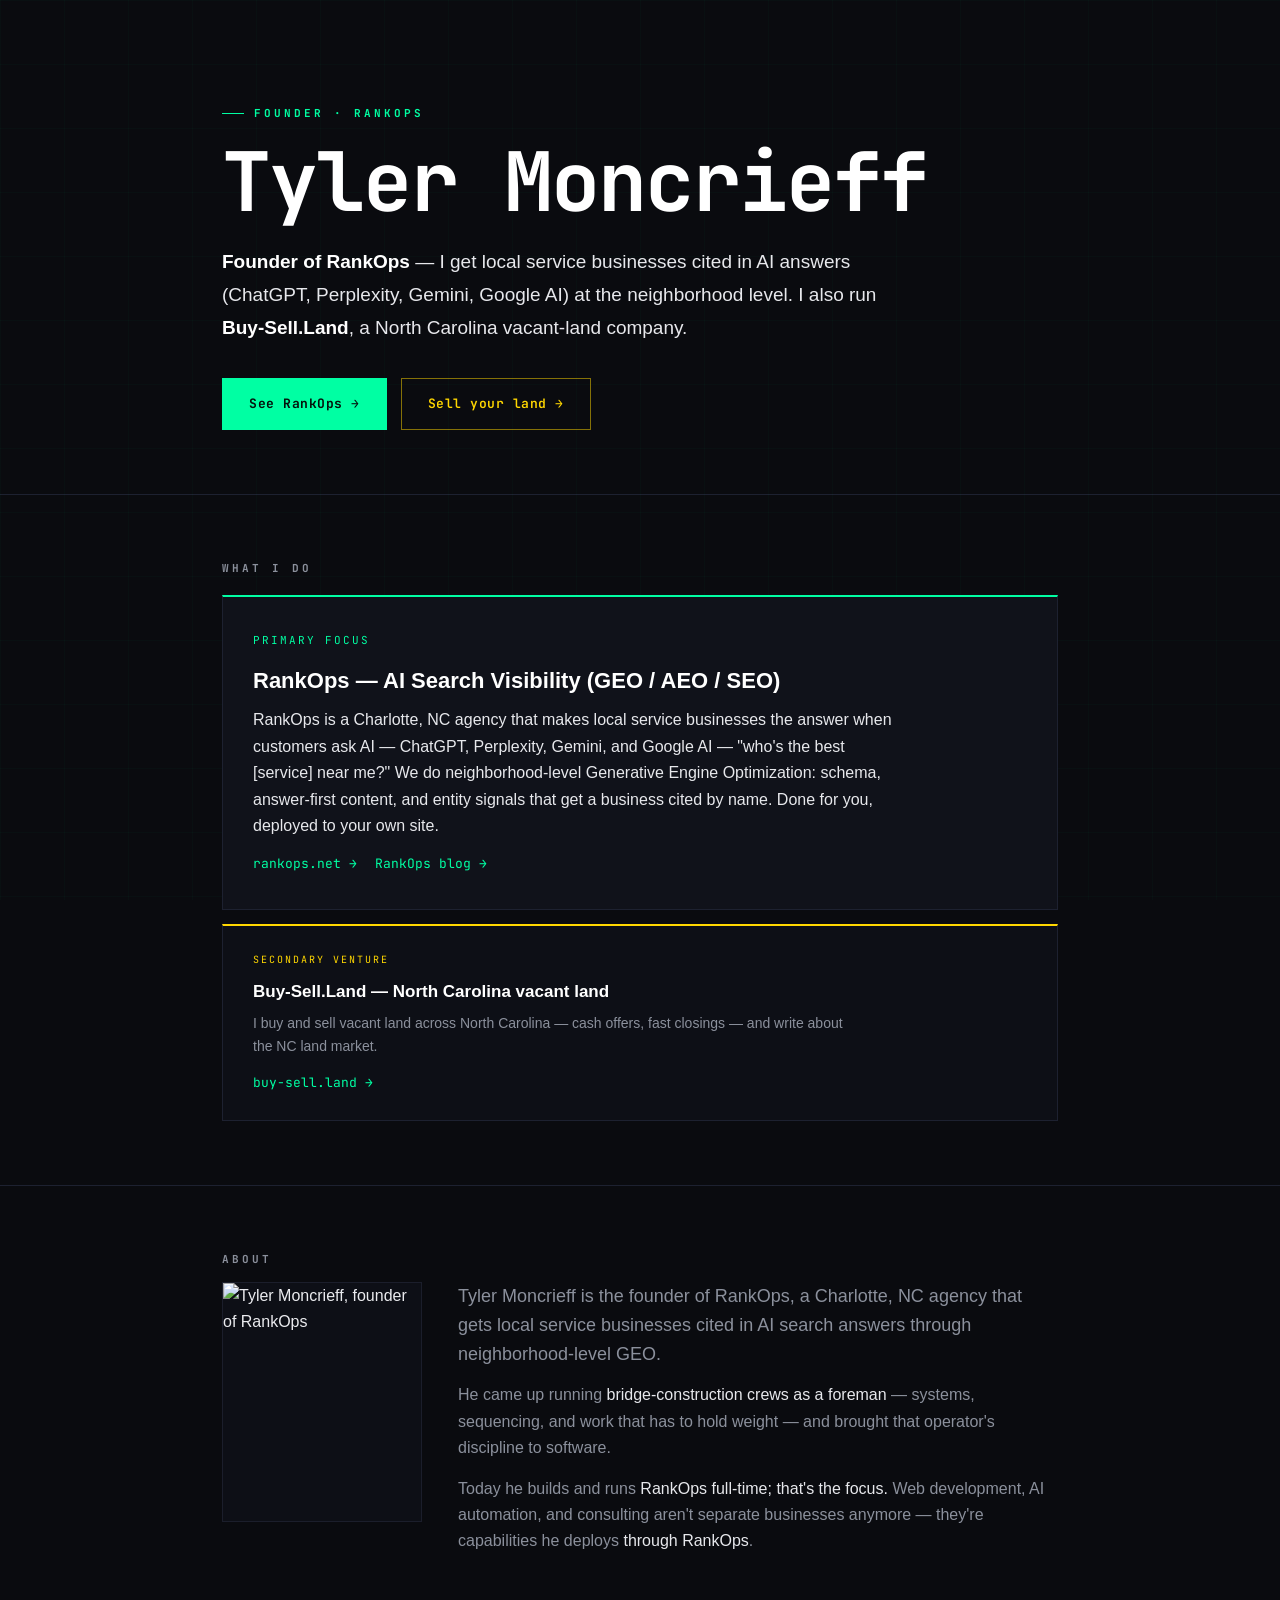
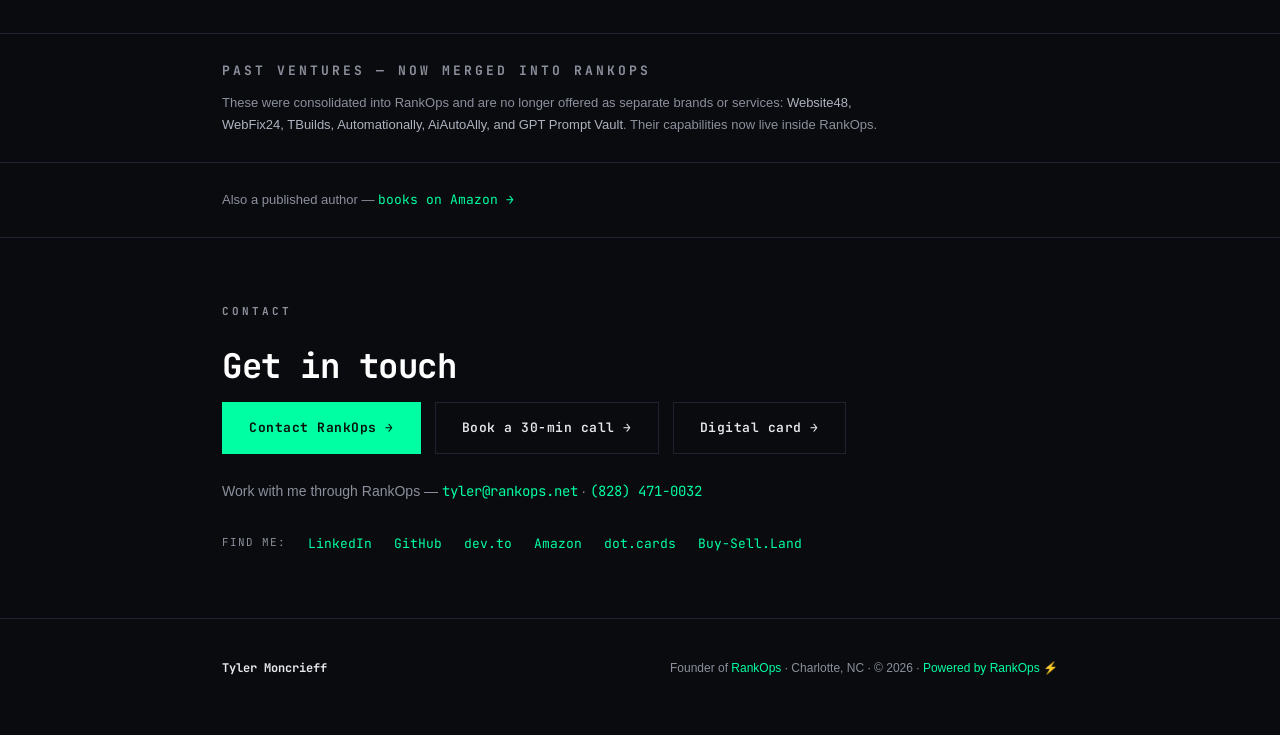
==== index.html @ 199f5978 "buy-sell.space: RankOps-first entity hub for Tyler Moncrieff (static, schema, robots+llms)" ====
<!DOCTYPE html>
<html lang="en">
<head>
<meta charset="UTF-8">
<meta name="viewport" content="width=device-width, initial-scale=1">
<title>Tyler Moncrieff — Founder of RankOps | AI Search Visibility (GEO)</title>
<meta name="description" content="Tyler Moncrieff — founder of RankOps, neighborhood-level AI search visibility (GEO) for local service businesses in NC. Also runs Buy-Sell.Land, NC vacant land.">
<meta name="robots" content="index, follow">
<meta name="author" content="Tyler Moncrieff">
<link rel="canonical" href="https://buy-sell.space/">

<!-- Open Graph / social -->
<meta property="og:type" content="profile">
<meta property="og:title" content="Tyler Moncrieff — Founder of RankOps | AI Search Visibility (GEO)">
<meta property="og:description" content="Founder of RankOps — neighborhood-level AI search visibility (GEO) for local service businesses in NC. Also runs Buy-Sell.Land.">
<meta property="og:url" content="https://buy-sell.space/">
<meta property="og:image" content="https://i.postimg.cc/tgwKR5gD/tyler-moncrieff-jpg.png">
<meta property="profile:first_name" content="Tyler">
<meta property="profile:last_name" content="Moncrieff">
<meta name="twitter:card" content="summary_large_image">
<meta name="twitter:title" content="Tyler Moncrieff — Founder of RankOps">
<meta name="twitter:description" content="Founder of RankOps — neighborhood-level AI search visibility (GEO) for local service businesses in NC.">
<meta name="twitter:image" content="https://i.postimg.cc/tgwKR5gD/tyler-moncrieff-jpg.png">

<link rel="preconnect" href="https://fonts.googleapis.com">
<link rel="preconnect" href="https://fonts.gstatic.com" crossorigin>
<link href="https://fonts.googleapis.com/css2?family=JetBrains+Mono:wght@400;500;700&display=swap" rel="stylesheet">

<!-- Entity: hands authority to rankops.net/about/tyler/ via mainEntityOfPage -->
<script type="application/ld+json">
{
  "@context": "https://schema.org",
  "@type": "Person",
  "name": "Tyler Moncrieff",
  "jobTitle": "Founder",
  "worksFor": { "@type": "Organization", "name": "RankOps", "url": "https://rankops.net" },
  "description": "Founder of RankOps — neighborhood-level AI search visibility (GEO/AEO) for local service businesses in North Carolina.",
  "knowsAbout": ["Generative Engine Optimization","Answer Engine Optimization","AI search visibility","local SEO","schema markup"],
  "url": "https://rankops.net/about/tyler/",
  "mainEntityOfPage": "https://rankops.net/about/tyler/",
  "image": "https://rankops.net/tyler-moncrieff.png",
  "sameAs": [
    "https://www.linkedin.com/in/tyler-moncrieff",
    "https://github.com/dosmonc",
    "https://amazon.com/author/tylerm",
    "https://dev.to/rankops",
    "https://buy-sell.land",
    "https://dot.cards/ty"
  ]
}
</script>
<script type="application/ld+json">
{
  "@context": "https://schema.org",
  "@type": "WebSite",
  "name": "Tyler Moncrieff",
  "url": "https://buy-sell.space/",
  "about": { "@type": "Person", "name": "Tyler Moncrieff" },
  "publisher": { "@type": "Person", "name": "Tyler Moncrieff" }
}
</script>

<style>
  :root{
    --bg:#0a0b0f; --panel:#10121a; --panel-2:#0d0f16; --border:#1d2130;
    --text:#e7e8ec; --muted:#8b909c; --green:#00ffa3; --gold:#ffd700;
    --mono:'JetBrains Mono', ui-monospace, SFMono-Regular, Menlo, Consolas, monospace;
    --sans:-apple-system,BlinkMacSystemFont,'Segoe UI',Roboto,Helvetica,Arial,sans-serif;
  }
  *{box-sizing:border-box;margin:0;padding:0;}
  html{scroll-behavior:smooth;}
  body{background:var(--bg);color:var(--text);font-family:var(--sans);line-height:1.65;
    -webkit-font-smoothing:antialiased;overflow-x:hidden;}
  body::after{content:'';position:fixed;inset:0;pointer-events:none;z-index:0;
    background-image:linear-gradient(rgba(0,255,163,.022) 1px,transparent 1px),
      linear-gradient(90deg,rgba(0,255,163,.022) 1px,transparent 1px);background-size:64px 64px;}
  .wrap{position:relative;z-index:1;max-width:880px;margin:0 auto;padding:0 22px;}
  a{color:var(--green);text-decoration:none;}
  a:hover{text-decoration:underline;}

  .eyebrow{font-family:var(--mono);font-size:11px;font-weight:700;letter-spacing:3px;
    text-transform:uppercase;color:var(--green);display:inline-flex;align-items:center;gap:10px;}
  .eyebrow::before{content:'';width:22px;height:1px;background:var(--green);display:inline-block;}
  .label{font-family:var(--mono);font-size:11px;font-weight:700;letter-spacing:3px;
    text-transform:uppercase;color:var(--muted);margin-bottom:18px;}

  /* hero */
  header.hero{padding:96px 0 64px;border-bottom:1px solid var(--border);}
  .hero h1{font-family:var(--mono);font-size:clamp(44px,9vw,82px);font-weight:700;
    letter-spacing:-2px;line-height:1;color:#fff;margin:18px 0 22px;}
  .hero .sub{font-size:clamp(16px,2.2vw,19px);color:var(--text);max-width:680px;line-height:1.75;}
  .hero .sub b{color:#fff;font-weight:600;}
  .cta-row{display:flex;gap:14px;flex-wrap:wrap;margin-top:34px;}
  .btn{font-family:var(--mono);font-size:13px;font-weight:600;letter-spacing:.5px;
    padding:14px 26px;border:1px solid var(--border);color:var(--text);display:inline-block;transition:.18s;}
  .btn.primary{background:var(--green);color:#04130c;border-color:transparent;font-weight:700;}
  .btn.primary:hover{background:#5bffc6;text-decoration:none;}
  .btn.gold{border-color:rgba(255,215,0,.5);color:var(--gold);}
  .btn.gold:hover{background:rgba(255,215,0,.08);text-decoration:none;}

  section{padding:64px 0;border-bottom:1px solid var(--border);}
  h2{font-family:var(--mono);font-size:clamp(24px,4vw,34px);font-weight:700;letter-spacing:-.5px;
    color:#fff;margin-bottom:8px;}

  /* what I do */
  .do-primary{background:var(--panel);border:1px solid var(--border);border-top:2px solid var(--green);
    padding:34px 30px;margin-top:8px;}
  .do-primary h3{font-size:22px;color:#fff;font-weight:700;margin-bottom:8px;}
  .do-primary .role{font-family:var(--mono);font-size:11px;letter-spacing:2px;text-transform:uppercase;
    color:var(--green);margin-bottom:14px;}
  .do-primary p{color:var(--text);max-width:640px;}
  .do-secondary{background:var(--panel-2);border:1px solid var(--border);border-top:2px solid var(--gold);
    padding:26px 30px;margin-top:14px;}
  .do-secondary h3{font-size:17px;color:#fff;font-weight:700;margin-bottom:6px;}
  .do-secondary .role{font-family:var(--mono);font-size:10px;letter-spacing:2px;text-transform:uppercase;
    color:var(--gold);margin-bottom:10px;}
  .do-secondary p{color:var(--muted);font-size:14px;max-width:600px;}
  .inline-links{margin-top:14px;display:flex;gap:18px;flex-wrap:wrap;font-family:var(--mono);font-size:13px;}

  /* about */
  .about-grid{display:grid;grid-template-columns:200px 1fr;gap:36px;align-items:start;margin-top:10px;}
  .about-photo{width:200px;height:240px;object-fit:cover;border:1px solid var(--border);
    filter:grayscale(15%) contrast(1.03);background:var(--panel);}
  .about-lead{font-size:18px;color:#fff;font-weight:500;line-height:1.6;margin-bottom:16px;}
  .about p{color:var(--muted);margin-bottom:14px;}
  .about p .hl{color:var(--text);}

  /* past ventures footnote */
  .footnote{padding:26px 0;}
  .footnote .label{margin-bottom:10px;}
  .footnote p{font-size:13px;color:var(--muted);max-width:680px;line-height:1.7;}
  .footnote .brands{color:#aeb3bf;}

  /* author line */
  .author-line{font-size:14px;color:var(--muted);}
  .author-line a{font-family:var(--mono);}

  /* contact */
  .contact-row{display:flex;gap:14px;flex-wrap:wrap;margin:6px 0 26px;}
  .contact-line{font-size:14px;color:var(--muted);margin-top:4px;}
  .contact-line a{font-family:var(--mono);}
  .find-me{margin-top:30px;display:flex;gap:8px 22px;flex-wrap:wrap;font-family:var(--mono);font-size:13px;}
  .find-me span{color:var(--muted);letter-spacing:1px;text-transform:uppercase;font-size:11px;}

  footer{padding:40px 0 56px;}
  .foot{display:flex;justify-content:space-between;gap:16px;flex-wrap:wrap;font-size:12px;color:var(--muted);}
  .foot .name{font-family:var(--mono);color:var(--text);font-weight:700;}

  @media(max-width:640px){
    header.hero{padding:64px 0 48px;}
    .about-grid{grid-template-columns:1fr;gap:22px;}
    .about-photo{width:160px;height:192px;}
    section{padding:48px 0;}
  }
</style>
</head>
<body>

<!-- 1. HERO -->
<header class="hero">
  <div class="wrap">
    <span class="eyebrow">Founder · RankOps</span>
    <h1>Tyler Moncrieff</h1>
    <p class="sub"><b>Founder of RankOps</b> — I get local service businesses cited in AI answers
      (ChatGPT, Perplexity, Gemini, Google AI) at the neighborhood level. I also run
      <b>Buy-Sell.Land</b>, a North Carolina vacant-land company.</p>
    <div class="cta-row">
      <a class="btn primary" href="https://rankops.net">See RankOps →</a>
      <a class="btn gold" href="https://buy-sell.land">Sell your land →</a>
    </div>
  </div>
</header>

<!-- 2. WHAT I DO -->
<section id="work">
  <div class="wrap">
    <p class="label">What I do</p>
    <div class="do-primary">
      <div class="role">Primary focus</div>
      <h3>RankOps — AI Search Visibility (GEO / AEO / SEO)</h3>
      <p>RankOps is a Charlotte, NC agency that makes local service businesses the answer when
        customers ask AI — ChatGPT, Perplexity, Gemini, and Google AI — "who's the best [service]
        near me?" We do neighborhood-level Generative Engine Optimization: schema, answer-first
        content, and entity signals that get a business cited by name. Done for you, deployed to
        your own site.</p>
      <div class="inline-links"><a href="https://rankops.net">rankops.net →</a> <a href="https://rankops.net/blog/">RankOps blog →</a></div>
    </div>
    <div class="do-secondary">
      <div class="role">Secondary venture</div>
      <h3>Buy-Sell.Land — North Carolina vacant land</h3>
      <p>I buy and sell vacant land across North Carolina — cash offers, fast closings — and write
        about the NC land market.</p>
      <div class="inline-links">
        <a href="https://buy-sell.land">buy-sell.land →</a>
      </div>
    </div>
  </div>
</section>

<!-- 3. ABOUT -->
<section id="about" class="about">
  <div class="wrap">
    <p class="label">About</p>
    <div class="about-grid">
      <img class="about-photo" src="https://i.postimg.cc/tgwKR5gD/tyler-moncrieff-jpg.png"
        alt="Tyler Moncrieff, founder of RankOps" width="200" height="240" loading="lazy">
      <div>
        <p class="about-lead">Tyler Moncrieff is the founder of RankOps, a Charlotte, NC agency that
          gets local service businesses cited in AI search answers through neighborhood-level GEO.</p>
        <p>He came up running <span class="hl">bridge-construction crews as a foreman</span> — systems,
          sequencing, and work that has to hold weight — and brought that operator's discipline to
          software.</p>
        <p>Today he builds and runs <span class="hl">RankOps full-time; that's the focus.</span>
          Web development, AI automation, and consulting aren't separate businesses anymore — they're
          capabilities he deploys <span class="hl">through RankOps</span>.</p>
      </div>
    </div>
  </div>
</section>

<!-- 4. PAST VENTURES (merged into RankOps) -->
<section class="footnote">
  <div class="wrap">
    <p class="label">Past ventures — now merged into RankOps</p>
    <p>These were consolidated into RankOps and are no longer offered as separate brands or services:
      <span class="brands">Website48, WebFix24, TBuilds, Automationally, AiAutoAlly, and GPT Prompt
      Vault</span>. Their capabilities now live inside RankOps.</p>
  </div>
</section>

<!-- 5. AUTHOR ONE-LINER -->
<section class="footnote">
  <div class="wrap">
    <p class="author-line">Also a published author —
      <a href="https://amazon.com/author/tylerm">books on Amazon →</a></p>
  </div>
</section>

<!-- 6. CONTACT -->
<section id="contact">
  <div class="wrap">
    <p class="label">Contact</p>
    <h2>Get in touch</h2>
    <div class="contact-row">
      <a class="btn primary" href="https://rankops.net/contact/">Contact RankOps →</a>
      <a class="btn" href="https://calendly.com/tmoncrieff94/30min">Book a 30-min call →</a>
      <a class="btn" href="https://dot.cards/ty">Digital card →</a>
    </div>
    <p class="contact-line">Work with me through RankOps —
      <a href="mailto:tyler@rankops.net">tyler@rankops.net</a> ·
      <a href="tel:+18284710032">(828) 471-0032</a></p>

    <div class="find-me">
      <span>Find me:</span>
      <a href="https://www.linkedin.com/in/tyler-moncrieff">LinkedIn</a>
      <a href="https://github.com/dosmonc">GitHub</a>
      <a href="https://dev.to/rankops">dev.to</a>
      <a href="https://amazon.com/author/tylerm">Amazon</a>
      <a href="https://dot.cards/ty">dot.cards</a>
      <a href="https://buy-sell.land">Buy-Sell.Land</a>
    </div>
  </div>
</section>

<footer>
  <div class="wrap foot">
    <span class="name">Tyler Moncrieff</span>
    <span>Founder of <a href="https://rankops.net">RankOps</a> · Charlotte, NC · © 2026 ·
      <a href="https://rankops.net">Powered by RankOps ⚡</a></span>
  </div>
</footer>

</body>
</html>
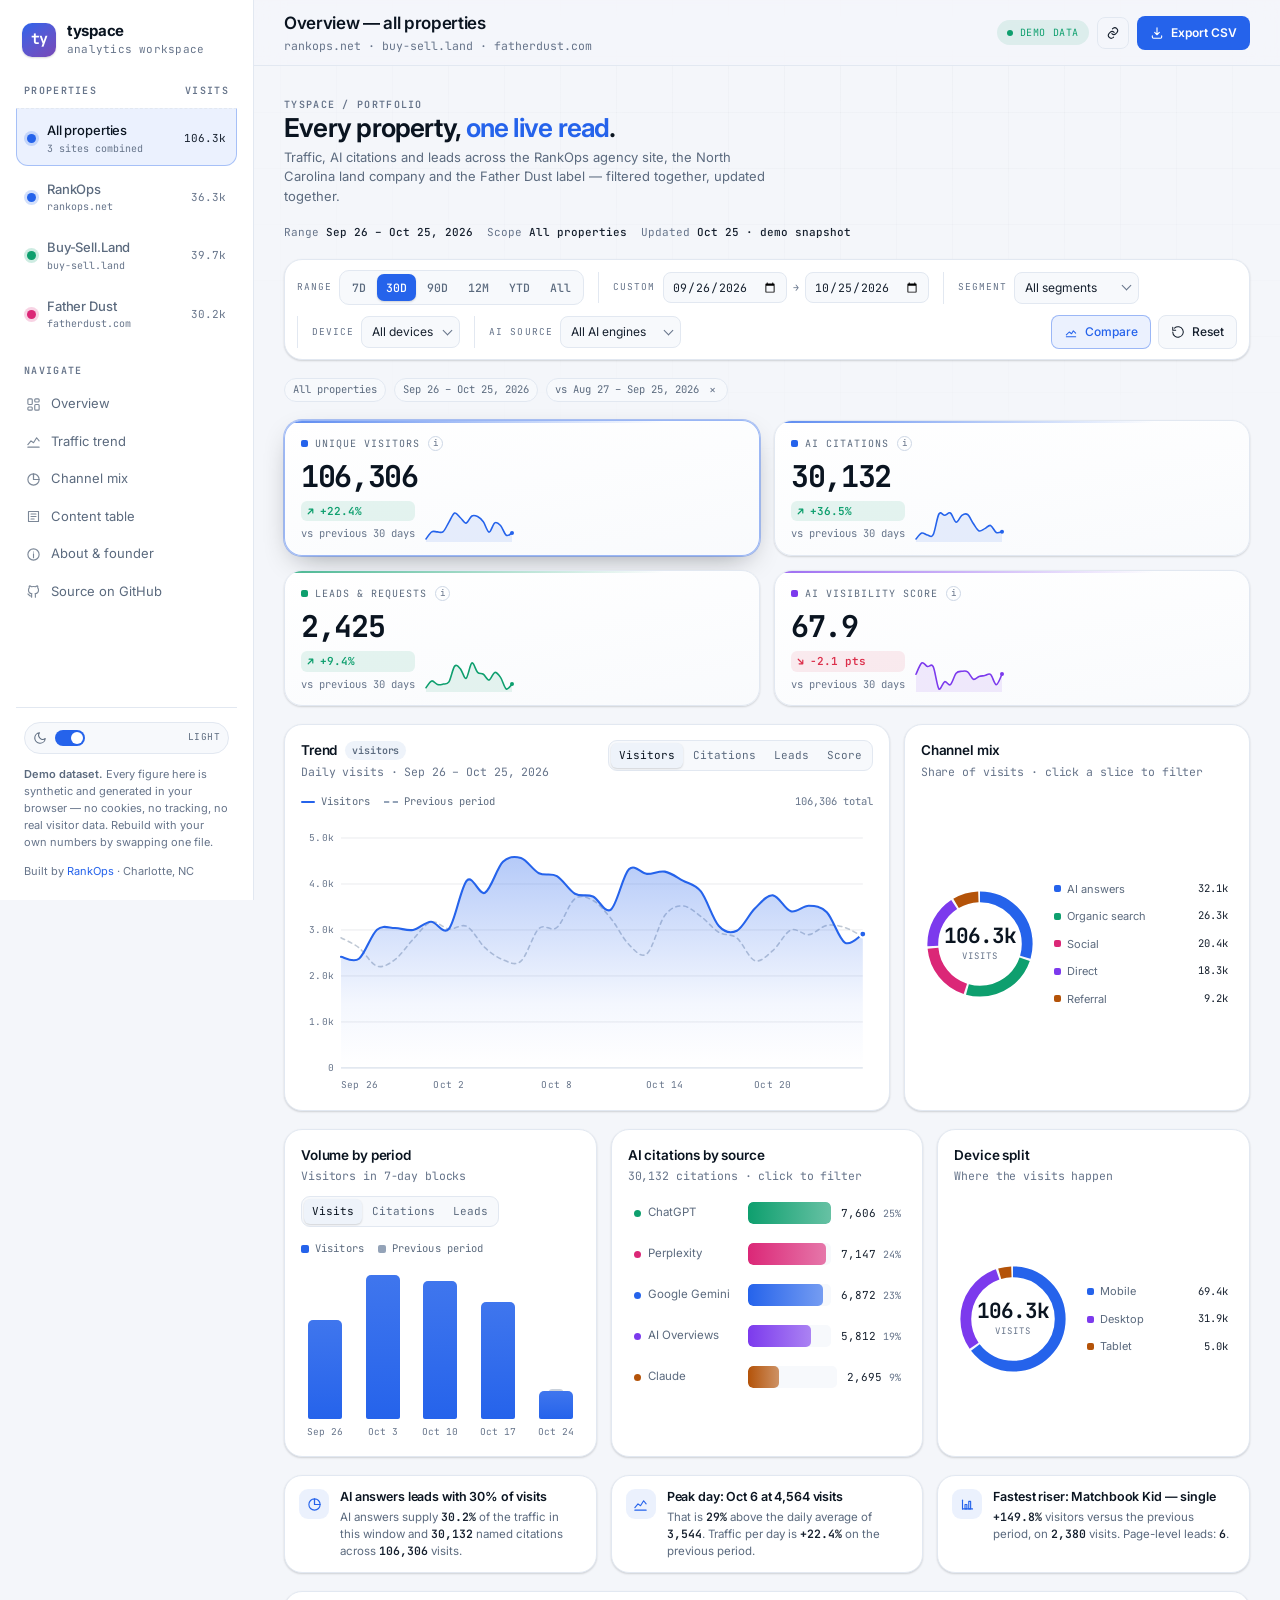
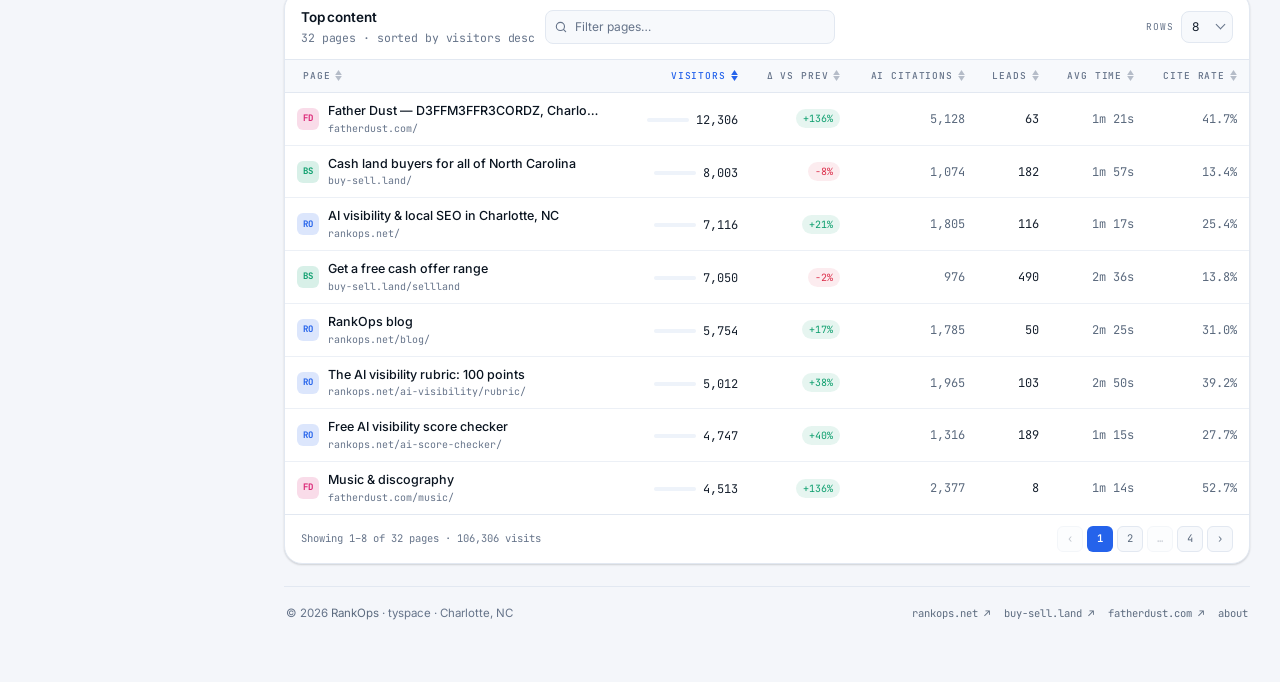
==== commit ab3c5a1a: "tyspace: rebuild buy-sell.space as the public analytics workspace Turns the founder page into tyspac" ====
--- a/index.html
+++ b/index.html
@@ -1,274 +1,380 @@
 <!DOCTYPE html>
-<html lang="en">
+<html lang="en" data-theme="dark">
 <head>
 <meta charset="UTF-8">
 <meta name="viewport" content="width=device-width, initial-scale=1">
-<title>Tyler Moncrieff — Founder of RankOps | AI Search Visibility (GEO)</title>
-<meta name="description" content="Tyler Moncrieff — founder of RankOps, neighborhood-level AI search visibility (GEO) for local service businesses in NC. Also runs Buy-Sell.Land, NC vacant land.">
+<title>tyspace — analytics workspace for rankops.net, buy-sell.land &amp; fatherdust.com</title>
+<meta name="description" content="tyspace is a free, public analytics workspace for three Charlotte, NC properties: rankops.net, buy-sell.land and fatherdust.com. Live charts, filters and a sortable content table — all computed from a synthetic demo dataset.">
 <meta name="robots" content="index, follow">
 <meta name="author" content="Tyler Moncrieff">
+<meta name="color-scheme" content="dark light">
 <link rel="canonical" href="https://buy-sell.space/">
 
-<!-- Open Graph / social -->
-<meta property="og:type" content="profile">
-<meta property="og:title" content="Tyler Moncrieff — Founder of RankOps | AI Search Visibility (GEO)">
-<meta property="og:description" content="Founder of RankOps — neighborhood-level AI search visibility (GEO) for local service businesses in NC. Also runs Buy-Sell.Land.">
+<meta property="og:type" content="website">
+<meta property="og:title" content="tyspace — analytics workspace for rankops.net, buy-sell.land &amp; fatherdust.com">
+<meta property="og:description" content="A public analytics workspace: KPI cards, line/bar/donut charts, a sortable content table and live date-range and segment filters across three sites.">
 <meta property="og:url" content="https://buy-sell.space/">
-<meta property="og:image" content="https://i.postimg.cc/tgwKR5gD/tyler-moncrieff-jpg.png">
-<meta property="profile:first_name" content="Tyler">
-<meta property="profile:last_name" content="Moncrieff">
+<meta property="og:site_name" content="tyspace">
 <meta name="twitter:card" content="summary_large_image">
-<meta name="twitter:title" content="Tyler Moncrieff — Founder of RankOps">
-<meta name="twitter:description" content="Founder of RankOps — neighborhood-level AI search visibility (GEO) for local service businesses in NC.">
-<meta name="twitter:image" content="https://i.postimg.cc/tgwKR5gD/tyler-moncrieff-jpg.png">
+<meta name="twitter:title" content="tyspace — analytics workspace">
+<meta name="twitter:description" content="Live charts and filters across rankops.net, buy-sell.land and fatherdust.com.">
 
 <link rel="preconnect" href="https://fonts.googleapis.com">
 <link rel="preconnect" href="https://fonts.gstatic.com" crossorigin>
-<link href="https://fonts.googleapis.com/css2?family=JetBrains+Mono:wght@400;500;700&display=swap" rel="stylesheet">
-
-<!-- Entity: hands authority to rankops.net/about/tyler/ via mainEntityOfPage -->
+<link href="https://fonts.googleapis.com/css2?family=Inter:wght@400;500;600;700&family=JetBrains+Mono:wght@400;500;700&display=swap" rel="stylesheet">
+<link rel="stylesheet" href="assets/css/app.css">
+
 <script type="application/ld+json">
 {
   "@context": "https://schema.org",
-  "@type": "Person",
-  "name": "Tyler Moncrieff",
-  "jobTitle": "Founder",
-  "worksFor": { "@type": "Organization", "name": "RankOps", "url": "https://rankops.net" },
-  "description": "Founder of RankOps — neighborhood-level AI search visibility (GEO/AEO) for local service businesses in North Carolina.",
-  "knowsAbout": ["Generative Engine Optimization","Answer Engine Optimization","AI search visibility","local SEO","schema markup"],
-  "url": "https://rankops.net/about/tyler/",
-  "mainEntityOfPage": "https://rankops.net/about/tyler/",
-  "image": "https://rankops.net/tyler-moncrieff.png",
-  "sameAs": [
-    "https://www.linkedin.com/in/tyler-moncrieff",
-    "https://github.com/dosmonc",
-    "https://amazon.com/author/tylerm",
-    "https://dev.to/rankops",
-    "https://buy-sell.land",
-    "https://dot.cards/ty"
-  ]
-}
-</script>
-<script type="application/ld+json">
-{
-  "@context": "https://schema.org",
-  "@type": "WebSite",
-  "name": "Tyler Moncrieff",
+  "@type": "WebApplication",
+  "name": "tyspace",
   "url": "https://buy-sell.space/",
-  "about": { "@type": "Person", "name": "Tyler Moncrieff" },
+  "applicationCategory": "BusinessApplication",
+  "operatingSystem": "Any modern browser",
+  "description": "A public analytics workspace for rankops.net, buy-sell.land and fatherdust.com with KPI cards, interactive charts, a sortable content table and live date-range and segment filters.",
+  "isAccessibleForFree": true,
+  "author": { "@type": "Person", "name": "Tyler Moncrieff", "url": "https://rankops.net/about/tyler/" },
   "publisher": { "@type": "Person", "name": "Tyler Moncrieff" }
 }
 </script>
-
-<style>
-  :root{
-    --bg:#0a0b0f; --panel:#10121a; --panel-2:#0d0f16; --border:#1d2130;
-    --text:#e7e8ec; --muted:#8b909c; --green:#00ffa3; --gold:#ffd700;
-    --mono:'JetBrains Mono', ui-monospace, SFMono-Regular, Menlo, Consolas, monospace;
-    --sans:-apple-system,BlinkMacSystemFont,'Segoe UI',Roboto,Helvetica,Arial,sans-serif;
-  }
-  *{box-sizing:border-box;margin:0;padding:0;}
-  html{scroll-behavior:smooth;}
-  body{background:var(--bg);color:var(--text);font-family:var(--sans);line-height:1.65;
-    -webkit-font-smoothing:antialiased;overflow-x:hidden;}
-  body::after{content:'';position:fixed;inset:0;pointer-events:none;z-index:0;
-    background-image:linear-gradient(rgba(0,255,163,.022) 1px,transparent 1px),
-      linear-gradient(90deg,rgba(0,255,163,.022) 1px,transparent 1px);background-size:64px 64px;}
-  .wrap{position:relative;z-index:1;max-width:880px;margin:0 auto;padding:0 22px;}
-  a{color:var(--green);text-decoration:none;}
-  a:hover{text-decoration:underline;}
-
-  .eyebrow{font-family:var(--mono);font-size:11px;font-weight:700;letter-spacing:3px;
-    text-transform:uppercase;color:var(--green);display:inline-flex;align-items:center;gap:10px;}
-  .eyebrow::before{content:'';width:22px;height:1px;background:var(--green);display:inline-block;}
-  .label{font-family:var(--mono);font-size:11px;font-weight:700;letter-spacing:3px;
-    text-transform:uppercase;color:var(--muted);margin-bottom:18px;}
-
-  /* hero */
-  header.hero{padding:96px 0 64px;border-bottom:1px solid var(--border);}
-  .hero h1{font-family:var(--mono);font-size:clamp(44px,9vw,82px);font-weight:700;
-    letter-spacing:-2px;line-height:1;color:#fff;margin:18px 0 22px;}
-  .hero .sub{font-size:clamp(16px,2.2vw,19px);color:var(--text);max-width:680px;line-height:1.75;}
-  .hero .sub b{color:#fff;font-weight:600;}
-  .cta-row{display:flex;gap:14px;flex-wrap:wrap;margin-top:34px;}
-  .btn{font-family:var(--mono);font-size:13px;font-weight:600;letter-spacing:.5px;
-    padding:14px 26px;border:1px solid var(--border);color:var(--text);display:inline-block;transition:.18s;}
-  .btn.primary{background:var(--green);color:#04130c;border-color:transparent;font-weight:700;}
-  .btn.primary:hover{background:#5bffc6;text-decoration:none;}
-  .btn.gold{border-color:rgba(255,215,0,.5);color:var(--gold);}
-  .btn.gold:hover{background:rgba(255,215,0,.08);text-decoration:none;}
-
-  section{padding:64px 0;border-bottom:1px solid var(--border);}
-  h2{font-family:var(--mono);font-size:clamp(24px,4vw,34px);font-weight:700;letter-spacing:-.5px;
-    color:#fff;margin-bottom:8px;}
-
-  /* what I do */
-  .do-primary{background:var(--panel);border:1px solid var(--border);border-top:2px solid var(--green);
-    padding:34px 30px;margin-top:8px;}
-  .do-primary h3{font-size:22px;color:#fff;font-weight:700;margin-bottom:8px;}
-  .do-primary .role{font-family:var(--mono);font-size:11px;letter-spacing:2px;text-transform:uppercase;
-    color:var(--green);margin-bottom:14px;}
-  .do-primary p{color:var(--text);max-width:640px;}
-  .do-secondary{background:var(--panel-2);border:1px solid var(--border);border-top:2px solid var(--gold);
-    padding:26px 30px;margin-top:14px;}
-  .do-secondary h3{font-size:17px;color:#fff;font-weight:700;margin-bottom:6px;}
-  .do-secondary .role{font-family:var(--mono);font-size:10px;letter-spacing:2px;text-transform:uppercase;
-    color:var(--gold);margin-bottom:10px;}
-  .do-secondary p{color:var(--muted);font-size:14px;max-width:600px;}
-  .inline-links{margin-top:14px;display:flex;gap:18px;flex-wrap:wrap;font-family:var(--mono);font-size:13px;}
-
-  /* about */
-  .about-grid{display:grid;grid-template-columns:200px 1fr;gap:36px;align-items:start;margin-top:10px;}
-  .about-photo{width:200px;height:240px;object-fit:cover;border:1px solid var(--border);
-    filter:grayscale(15%) contrast(1.03);background:var(--panel);}
-  .about-lead{font-size:18px;color:#fff;font-weight:500;line-height:1.6;margin-bottom:16px;}
-  .about p{color:var(--muted);margin-bottom:14px;}
-  .about p .hl{color:var(--text);}
-
-  /* past ventures footnote */
-  .footnote{padding:26px 0;}
-  .footnote .label{margin-bottom:10px;}
-  .footnote p{font-size:13px;color:var(--muted);max-width:680px;line-height:1.7;}
-  .footnote .brands{color:#aeb3bf;}
-
-  /* author line */
-  .author-line{font-size:14px;color:var(--muted);}
-  .author-line a{font-family:var(--mono);}
-
-  /* contact */
-  .contact-row{display:flex;gap:14px;flex-wrap:wrap;margin:6px 0 26px;}
-  .contact-line{font-size:14px;color:var(--muted);margin-top:4px;}
-  .contact-line a{font-family:var(--mono);}
-  .find-me{margin-top:30px;display:flex;gap:8px 22px;flex-wrap:wrap;font-family:var(--mono);font-size:13px;}
-  .find-me span{color:var(--muted);letter-spacing:1px;text-transform:uppercase;font-size:11px;}
-
-  footer{padding:40px 0 56px;}
-  .foot{display:flex;justify-content:space-between;gap:16px;flex-wrap:wrap;font-size:12px;color:var(--muted);}
-  .foot .name{font-family:var(--mono);color:var(--text);font-weight:700;}
-
-  @media(max-width:640px){
-    header.hero{padding:64px 0 48px;}
-    .about-grid{grid-template-columns:1fr;gap:22px;}
-    .about-photo{width:160px;height:192px;}
-    section{padding:48px 0;}
-  }
-</style>
+<script>
+  /* set the theme before first paint to avoid a flash */
+  (function () {
+    try {
+      var saved = localStorage.getItem('tyspace-theme');
+      var t = saved || (window.matchMedia && window.matchMedia('(prefers-color-scheme: light)').matches ? 'light' : 'dark');
+      document.documentElement.setAttribute('data-theme', t);
+    } catch (e) {}
+  })();
+</script>
 </head>
 <body>
-
-<!-- 1. HERO -->
-<header class="hero">
-  <div class="wrap">
-    <span class="eyebrow">Founder · RankOps</span>
-    <h1>Tyler Moncrieff</h1>
-    <p class="sub"><b>Founder of RankOps</b> — I get local service businesses cited in AI answers
-      (ChatGPT, Perplexity, Gemini, Google AI) at the neighborhood level. I also run
-      <b>Buy-Sell.Land</b>, a North Carolina vacant-land company.</p>
-    <div class="cta-row">
-      <a class="btn primary" href="https://rankops.net">See RankOps →</a>
-      <a class="btn gold" href="https://buy-sell.land">Sell your land →</a>
+<a class="skip-link" href="#main">Skip to dashboard</a>
+<div class="scrim" id="scrim" hidden></div>
+
+<div class="app">
+  <!-- ============ SIDEBAR ============ -->
+  <aside class="sidebar" id="sidebar" aria-label="Workspace navigation">
+    <a class="brand" href="/" aria-label="tyspace home">
+      <span class="brand-mark" aria-hidden="true">ty</span>
+      <span class="brand-copy">
+        <strong>tyspace</strong>
+        <span>analytics workspace</span>
+      </span>
+    </a>
+
+    <div>
+      <div class="side-label">
+        <span class="eyebrow">Properties</span>
+        <span class="eyebrow" aria-hidden="true">Visits</span>
+      </div>
+      <ul class="prop-list" id="propList">
+        <!-- populated by app.js -->
+      </ul>
     </div>
+
+    <div>
+      <div class="side-label"><span class="eyebrow">Navigate</span></div>
+      <ul class="side-nav">
+        <li><a href="#overview"><svg viewBox="0 0 24 24" fill="none" stroke="currentColor" stroke-width="1.8" stroke-linecap="round" stroke-linejoin="round" aria-hidden="true"><rect x="3" y="3" width="7" height="9" rx="1.5"/><rect x="14" y="3" width="7" height="5" rx="1.5"/><rect x="14" y="12" width="7" height="9" rx="1.5"/><rect x="3" y="16" width="7" height="5" rx="1.5"/></svg>Overview</a></li>
+        <li><a href="#trend-panel"><svg viewBox="0 0 24 24" fill="none" stroke="currentColor" stroke-width="1.8" stroke-linecap="round" stroke-linejoin="round" aria-hidden="true"><path d="M3 17l5-6 4 3 5-8 4 5"/><path d="M3 21h18"/></svg>Traffic trend</a></li>
+        <li><a href="#channels-panel"><svg viewBox="0 0 24 24" fill="none" stroke="currentColor" stroke-width="1.8" stroke-linecap="round" stroke-linejoin="round" aria-hidden="true"><path d="M12 3a9 9 0 1 0 9 9h-9z"/><path d="M12 3v9h9a9 9 0 0 0-9-9z"/></svg>Channel mix</a></li>
+        <li><a href="#pages-panel"><svg viewBox="0 0 24 24" fill="none" stroke="currentColor" stroke-width="1.8" stroke-linecap="round" stroke-linejoin="round" aria-hidden="true"><path d="M4 4h16v16H4z"/><path d="M8 8h8M8 12h8M8 16h5"/></svg>Content table</a></li>
+        <li><a href="about.html"><svg viewBox="0 0 24 24" fill="none" stroke="currentColor" stroke-width="1.8" stroke-linecap="round" stroke-linejoin="round" aria-hidden="true"><circle cx="12" cy="12" r="9"/><path d="M12 11v6M12 8h.01"/></svg>About &amp; founder</a></li>
+        <li><a href="https://github.com/dosmonc/buy-sell.space" rel="noopener"><svg viewBox="0 0 24 24" fill="none" stroke="currentColor" stroke-width="1.8" stroke-linecap="round" stroke-linejoin="round" aria-hidden="true"><path d="M9 19c-4 1.5-4-2.5-6-3m12 5v-3.5c0-1 .1-1.4-.5-2 2.8-.3 5.5-1.4 5.5-6a4.6 4.6 0 0 0-1.3-3.2 4.2 4.2 0 0 0-.1-3.2s-1.1-.3-3.5 1.3a12 12 0 0 0-6.2 0C6.5 2.8 5.4 3.1 5.4 3.1a4.2 4.2 0 0 0-.1 3.2A4.6 4.6 0 0 0 4 9.5c0 4.6 2.7 5.7 5.5 6-.6.6-.6 1.2-.5 2V21"/></svg>Source on GitHub</a></li>
+      </ul>
+    </div>
+
+    <div class="side-foot">
+      <button class="theme-toggle" id="themeToggle" type="button" aria-label="Toggle dark mode">
+        <svg class="tt-icon" viewBox="0 0 24 24" fill="none" stroke="currentColor" stroke-width="1.8" stroke-linecap="round" stroke-linejoin="round" aria-hidden="true"><path d="M21 12.8A9 9 0 1 1 11.2 3a7 7 0 0 0 9.8 9.8z"/></svg>
+        <span class="tt-track" aria-hidden="true"><span class="tt-thumb"></span></span>
+        <span class="tt-label" id="themeLabel">Dark</span>
+      </button>
+      <p><strong>Demo dataset.</strong> Every figure here is synthetic and generated in your browser — no cookies, no tracking, no real visitor data. Rebuild with your own numbers by swapping one file.</p>
+      <p>Built by <a href="https://rankops.net" rel="noopener">RankOps</a> · Charlotte, NC</p>
+    </div>
+  </aside>
+
+  <!-- ============ MAIN ============ -->
+  <div class="main">
+    <header class="topbar">
+      <button class="drawer-toggle" id="drawerToggle" type="button" aria-label="Open navigation" aria-expanded="false" aria-controls="sidebar">
+        <svg viewBox="0 0 24 24" fill="none" stroke="currentColor" stroke-width="2" stroke-linecap="round" aria-hidden="true"><path d="M4 7h16M4 12h16M4 17h16"/></svg>
+      </button>
+      <div class="tb-title">
+        <h1 id="pageTitle">Overview — all properties</h1>
+        <p id="pageSub">rankops.net · buy-sell.land · fatherdust.com</p>
+      </div>
+      <div class="tb-actions">
+        <span class="live-pill"><span class="live-dot" aria-hidden="true"></span>Demo data</span>
+        <button class="btn ghost icon" id="shareBtn" type="button" aria-label="Copy a link to this view" title="Copy a link to this view">
+          <svg viewBox="0 0 24 24" fill="none" stroke="currentColor" stroke-width="1.8" stroke-linecap="round" stroke-linejoin="round" aria-hidden="true"><path d="M10 13a5 5 0 0 0 7 0l2-2a5 5 0 0 0-7-7l-1 1"/><path d="M14 11a5 5 0 0 0-7 0l-2 2a5 5 0 0 0 7 7l1-1"/></svg>
+        </button>
+        <button class="btn primary" id="exportBtn" type="button">
+          <svg viewBox="0 0 24 24" fill="none" stroke="currentColor" stroke-width="1.9" stroke-linecap="round" stroke-linejoin="round" aria-hidden="true"><path d="M12 3v12m0 0l-4-4m4 4l4-4"/><path d="M4 17v2a2 2 0 0 0 2 2h12a2 2 0 0 0 2-2v-2"/></svg>
+          <span>Export CSV</span>
+        </button>
+      </div>
+    </header>
+
+    <main class="content" id="main">
+      <!-- intro -->
+      <section class="page-intro" id="overview" aria-labelledby="introHeading">
+        <div>
+          <span class="eyebrow" id="introEyebrow">tyspace / dashboard</span>
+          <h2 id="introHeading">Every property, <span class="accent">one live read</span>.</h2>
+          <p id="introCopy">Traffic, AI citations and leads across the RankOps agency site, the North Carolina land company and the Father Dust label — filtered together, updated together.</p>
+        </div>
+        <div class="intro-meta">
+          <span>Range <b id="metaRange">Last 30 days</b></span>
+          <span>Scope <b id="metaScope">All properties</b></span>
+          <span>Updated <b id="metaUpdated">—</b></span>
+        </div>
+      </section>
+
+      <!-- controls -->
+      <section class="controls" aria-label="Dashboard filters">
+        <div class="ctrl-group">
+          <span class="ctrl-label" id="rangeLabel">Range</span>
+          <div class="segmented" id="rangePresets" role="group" aria-labelledby="rangeLabel">
+            <button class="seg" type="button" data-range="7d" aria-pressed="false">7D</button>
+            <button class="seg" type="button" data-range="30d" aria-pressed="true">30D</button>
+            <button class="seg" type="button" data-range="90d" aria-pressed="false">90D</button>
+            <button class="seg" type="button" data-range="12m" aria-pressed="false">12M</button>
+            <button class="seg" type="button" data-range="ytd" aria-pressed="false">YTD</button>
+            <button class="seg" type="button" data-range="all" aria-pressed="false">All</button>
+          </div>
+        </div>
+
+        <div class="ctrl-group">
+          <span class="ctrl-label" id="customLabel">Custom</span>
+          <div class="date-range">
+            <input class="date-input" type="date" id="dateFrom" aria-labelledby="customLabel" title="Start date">
+            <span class="to" aria-hidden="true">→</span>
+            <input class="date-input" type="date" id="dateTo" aria-labelledby="customLabel" title="End date">
+          </div>
+        </div>
+
+        <div class="ctrl-group">
+          <label class="ctrl-label" for="fSegment">Segment</label>
+          <span class="select-wrap"><select id="fSegment" aria-label="Traffic segment"></select></span>
+        </div>
+
+        <div class="ctrl-group">
+          <label class="ctrl-label" for="fDevice">Device</label>
+          <span class="select-wrap"><select id="fDevice" aria-label="Device"></select></span>
+        </div>
+
+        <div class="ctrl-group">
+          <label class="ctrl-label" for="fEngine">AI source</label>
+          <span class="select-wrap"><select id="fEngine" aria-label="AI engine"></select></span>
+        </div>
+
+        <div class="ctrl-group push">
+          <button class="btn" id="compareBtn" type="button" aria-pressed="true" title="Overlay the previous period of equal length">
+            <svg viewBox="0 0 24 24" fill="none" stroke="currentColor" stroke-width="1.8" stroke-linecap="round" stroke-linejoin="round" aria-hidden="true"><path d="M4 17l5-5 4 3 3-5 4 4"/><path d="M4 20h16"/></svg>
+            Compare
+          </button>
+          <button class="btn" id="resetBtn" type="button" title="Reset every filter">
+            <svg viewBox="0 0 24 24" fill="none" stroke="currentColor" stroke-width="1.8" stroke-linecap="round" stroke-linejoin="round" aria-hidden="true"><path d="M3 12a9 9 0 1 0 3-6.7"/><path d="M3 4v5h5"/></svg>
+            Reset
+          </button>
+        </div>
+      </section>
+
+      <div class="active-filters" id="activeFilters" aria-live="polite">
+        <!-- chips injected -->
+      </div>
+
+      <!-- KPI cards -->
+      <section aria-labelledby="kpiHeading">
+        <h2 class="sr-only" id="kpiHeading">Key metrics</h2>
+        <div class="kpis" id="kpis"></div>
+      </section>
+
+      <!-- trend + channels -->
+      <section class="grid main-split" aria-label="Trend and channel mix">
+        <article class="panel" id="trend-panel">
+          <div class="panel-head">
+            <div class="ph-copy">
+              <h3 class="panel-title">Trend <span class="tag" id="trendTag">visitors</span></h3>
+              <p class="panel-sub" id="trendSub">Daily visitors</p>
+            </div>
+            <div class="panel-tools">
+              <div class="mini-tabs" id="metricTabs" role="group" aria-label="Choose metric">
+                <button type="button" data-metric="visitors" aria-pressed="true">Visitors</button>
+                <button type="button" data-metric="citations" aria-pressed="false">Citations</button>
+                <button type="button" data-metric="leads" aria-pressed="false">Leads</button>
+                <button type="button" data-metric="visibility" aria-pressed="false">Score</button>
+              </div>
+            </div>
+          </div>
+          <div class="panel-body tight">
+            <div class="chart-legend" id="trendLegend" style="padding:6px 0 4px"></div>
+            <div class="chart" id="trendChart" role="img" aria-label="Trend chart. Use the table below for the same data in text form."></div>
+          </div>
+        </article>
+
+        <article class="panel" id="channels-panel">
+          <div class="panel-head">
+            <div class="ph-copy">
+              <h3 class="panel-title">Channel mix</h3>
+              <p class="panel-sub" id="channelSub">Share of visits · click a slice to filter</p>
+            </div>
+          </div>
+          <div class="panel-body">
+            <div class="donut-wrap">
+              <div class="donut" id="channelDonut"></div>
+              <div class="donut-legend" id="channelLegend"></div>
+            </div>
+          </div>
+        </article>
+      </section>
+
+      <!-- trio -->
+      <section class="grid trio" aria-label="Volume, AI sources and devices">
+        <article class="panel">
+          <div class="panel-head">
+            <div class="ph-copy">
+              <h3 class="panel-title">Volume by period</h3>
+              <p class="panel-sub" id="barsSub">Visitors per month</p>
+            </div>
+            <div class="panel-tools">
+              <div class="mini-tabs" id="barMetricTabs" role="group" aria-label="Bar chart metric">
+                <button type="button" data-metric="visitors" aria-pressed="true">Visits</button>
+                <button type="button" data-metric="citations" aria-pressed="false">Citations</button>
+                <button type="button" data-metric="leads" aria-pressed="false">Leads</button>
+              </div>
+            </div>
+          </div>
+          <div class="panel-body">
+            <div class="chart-legend" id="barsLegend" style="margin-bottom:4px"></div>
+            <div class="bars-v" id="barsChart" role="img" aria-label="Bar chart of volume by period"></div>
+          </div>
+        </article>
+
+        <article class="panel">
+          <div class="panel-head">
+            <div class="ph-copy">
+              <h3 class="panel-title">AI citations by source</h3>
+              <p class="panel-sub" id="engineSub">Times an AI engine named the site</p>
+            </div>
+          </div>
+          <div class="panel-body">
+            <div class="hbars" id="engineBars" role="img" aria-label="Citations by AI engine"></div>
+          </div>
+        </article>
+
+        <article class="panel">
+          <div class="panel-head">
+            <div class="ph-copy">
+              <h3 class="panel-title">Device split</h3>
+              <p class="panel-sub">Where the visits happen</p>
+            </div>
+          </div>
+          <div class="panel-body">
+            <div class="donut-wrap">
+              <div class="donut" id="deviceDonut"></div>
+              <div class="donut-legend" id="deviceLegend"></div>
+            </div>
+          </div>
+        </article>
+      </section>
+
+      <!-- insights -->
+      <section class="insights" id="insights" aria-label="Highlights"></section>
+
+      <!-- table -->
+      <section id="pages-panel">
+        <article class="panel">
+          <div class="table-head-row">
+            <div class="ph-copy">
+              <h3 class="panel-title">Top content</h3>
+              <p class="panel-sub" id="tableSub">Pages ranked by visitors in the selected window</p>
+            </div>
+            <div class="search-wrap">
+              <svg viewBox="0 0 24 24" fill="none" stroke="currentColor" stroke-width="1.9" stroke-linecap="round" aria-hidden="true"><circle cx="11" cy="11" r="7"/><path d="M20 20l-3.5-3.5"/></svg>
+              <input type="search" id="tableSearch" placeholder="Filter pages…" aria-label="Filter pages by title or path" autocomplete="off">
+            </div>
+            <div class="ctrl-group" style="margin-left:auto">
+              <label class="ctrl-label" for="pageSize">Rows</label>
+              <span class="select-wrap">
+                <select id="pageSize" aria-label="Rows per page">
+                  <option value="6">6</option>
+                  <option value="8" selected>8</option>
+                  <option value="12">12</option>
+                  <option value="25">25</option>
+                </select>
+              </span>
+            </div>
+          </div>
+
+          <div class="table-scroll">
+            <table id="pagesTable">
+              <caption class="sr-only">Top content by visitors, AI citations and leads for the current filters. Column headers are sortable.</caption>
+              <thead>
+                <tr>
+                  <th scope="col" data-key="title" aria-sort="none"><button class="th-btn" type="button">Page
+                    <span class="sort-caret" aria-hidden="true"><svg class="up" viewBox="0 0 8 6" fill="currentColor"><path d="M4 0l4 6H0z"/></svg><svg class="down" viewBox="0 0 8 6" fill="currentColor"><path d="M4 6L0 0h8z"/></svg></span>
+                  </button></th>
+                  <th scope="col" class="num" data-key="visitors" aria-sort="descending"><button class="th-btn" type="button">Visitors
+                    <span class="sort-caret" aria-hidden="true"><svg class="up" viewBox="0 0 8 6" fill="currentColor"><path d="M4 0l4 6H0z"/></svg><svg class="down" viewBox="0 0 8 6" fill="currentColor"><path d="M4 6L0 0h8z"/></svg></span>
+                  </button></th>
+                  <th scope="col" class="num" data-key="delta" aria-sort="none"><button class="th-btn" type="button">Δ vs prev
+                    <span class="sort-caret" aria-hidden="true"><svg class="up" viewBox="0 0 8 6" fill="currentColor"><path d="M4 0l4 6H0z"/></svg><svg class="down" viewBox="0 0 8 6" fill="currentColor"><path d="M4 6L0 0h8z"/></svg></span>
+                  </button></th>
+                  <th scope="col" class="num" data-key="citations" aria-sort="none"><button class="th-btn" type="button">AI citations
+                    <span class="sort-caret" aria-hidden="true"><svg class="up" viewBox="0 0 8 6" fill="currentColor"><path d="M4 0l4 6H0z"/></svg><svg class="down" viewBox="0 0 8 6" fill="currentColor"><path d="M4 6L0 0h8z"/></svg></span>
+                  </button></th>
+                  <th scope="col" class="num" data-key="leads" aria-sort="none"><button class="th-btn" type="button">Leads
+                    <span class="sort-caret" aria-hidden="true"><svg class="up" viewBox="0 0 8 6" fill="currentColor"><path d="M4 0l4 6H0z"/></svg><svg class="down" viewBox="0 0 8 6" fill="currentColor"><path d="M4 6L0 0h8z"/></svg></span>
+                  </button></th>
+                  <th scope="col" class="num" data-key="secs" aria-sort="none"><button class="th-btn" type="button">Avg time
+                    <span class="sort-caret" aria-hidden="true"><svg class="up" viewBox="0 0 8 6" fill="currentColor"><path d="M4 0l4 6H0z"/></svg><svg class="down" viewBox="0 0 8 6" fill="currentColor"><path d="M4 6L0 0h8z"/></svg></span>
+                  </button></th>
+                  <th scope="col" class="num" data-key="citeRate" aria-sort="none"><button class="th-btn" type="button">Cite rate
+                    <span class="sort-caret" aria-hidden="true"><svg class="up" viewBox="0 0 8 6" fill="currentColor"><path d="M4 0l4 6H0z"/></svg><svg class="down" viewBox="0 0 8 6" fill="currentColor"><path d="M4 6L0 0h8z"/></svg></span>
+                  </button></th>
+                </tr>
+              </thead>
+              <tbody id="pagesBody"></tbody>
+            </table>
+            <div id="tableEmpty" hidden>
+              <div class="empty-state">
+                <svg viewBox="0 0 24 24" fill="none" stroke="currentColor" stroke-width="1.6" stroke-linecap="round" aria-hidden="true"><circle cx="11" cy="11" r="7"/><path d="M20 20l-3.5-3.5"/></svg>
+                <strong>No pages match that filter</strong>
+                <p>Try a shorter search term, a wider date range, or clear the segment filter.</p>
+              </div>
+            </div>
+          </div>
+
+          <div class="table-foot">
+            <span id="rowSummary">—</span>
+            <div class="pager" id="pager"></div>
+          </div>
+        </article>
+      </section>
+
+      <footer class="site-foot">
+        <span>© 2026 <a href="https://rankops.net" rel="noopener">RankOps</a> · tyspace · Charlotte, NC</span>
+        <nav aria-label="Properties">
+          <a href="https://rankops.net" rel="noopener">rankops.net ↗</a>
+          <a href="https://buy-sell.land" rel="noopener">buy-sell.land ↗</a>
+          <a href="https://fatherdust.com" rel="noopener">fatherdust.com ↗</a>
+          <a href="about.html">about</a>
+        </nav>
+      </footer>
+    </main>
   </div>
-</header>
-
-<!-- 2. WHAT I DO -->
-<section id="work">
-  <div class="wrap">
-    <p class="label">What I do</p>
-    <div class="do-primary">
-      <div class="role">Primary focus</div>
-      <h3>RankOps — AI Search Visibility (GEO / AEO / SEO)</h3>
-      <p>RankOps is a Charlotte, NC agency that makes local service businesses the answer when
-        customers ask AI — ChatGPT, Perplexity, Gemini, and Google AI — "who's the best [service]
-        near me?" We do neighborhood-level Generative Engine Optimization: schema, answer-first
-        content, and entity signals that get a business cited by name. Done for you, deployed to
-        your own site.</p>
-      <div class="inline-links"><a href="https://rankops.net">rankops.net →</a> <a href="https://rankops.net/blog/">RankOps blog →</a></div>
-    </div>
-    <div class="do-secondary">
-      <div class="role">Secondary venture</div>
-      <h3>Buy-Sell.Land — North Carolina vacant land</h3>
-      <p>I buy and sell vacant land across North Carolina — cash offers, fast closings — and write
-        about the NC land market.</p>
-      <div class="inline-links">
-        <a href="https://buy-sell.land">buy-sell.land →</a>
-      </div>
-    </div>
-  </div>
-</section>
-
-<!-- 3. ABOUT -->
-<section id="about" class="about">
-  <div class="wrap">
-    <p class="label">About</p>
-    <div class="about-grid">
-      <img class="about-photo" src="https://i.postimg.cc/tgwKR5gD/tyler-moncrieff-jpg.png"
-        alt="Tyler Moncrieff, founder of RankOps" width="200" height="240" loading="lazy">
-      <div>
-        <p class="about-lead">Tyler Moncrieff is the founder of RankOps, a Charlotte, NC agency that
-          gets local service businesses cited in AI search answers through neighborhood-level GEO.</p>
-        <p>He came up running <span class="hl">bridge-construction crews as a foreman</span> — systems,
-          sequencing, and work that has to hold weight — and brought that operator's discipline to
-          software.</p>
-        <p>Today he builds and runs <span class="hl">RankOps full-time; that's the focus.</span>
-          Web development, AI automation, and consulting aren't separate businesses anymore — they're
-          capabilities he deploys <span class="hl">through RankOps</span>.</p>
-      </div>
-    </div>
-  </div>
-</section>
-
-<!-- 4. PAST VENTURES (merged into RankOps) -->
-<section class="footnote">
-  <div class="wrap">
-    <p class="label">Past ventures — now merged into RankOps</p>
-    <p>These were consolidated into RankOps and are no longer offered as separate brands or services:
-      <span class="brands">Website48, WebFix24, TBuilds, Automationally, AiAutoAlly, and GPT Prompt
-      Vault</span>. Their capabilities now live inside RankOps.</p>
-  </div>
-</section>
-
-<!-- 5. AUTHOR ONE-LINER -->
-<section class="footnote">
-  <div class="wrap">
-    <p class="author-line">Also a published author —
-      <a href="https://amazon.com/author/tylerm">books on Amazon →</a></p>
-  </div>
-</section>
-
-<!-- 6. CONTACT -->
-<section id="contact">
-  <div class="wrap">
-    <p class="label">Contact</p>
-    <h2>Get in touch</h2>
-    <div class="contact-row">
-      <a class="btn primary" href="https://rankops.net/contact/">Contact RankOps →</a>
-      <a class="btn" href="https://calendly.com/tmoncrieff94/30min">Book a 30-min call →</a>
-      <a class="btn" href="https://dot.cards/ty">Digital card →</a>
-    </div>
-    <p class="contact-line">Work with me through RankOps —
-      <a href="mailto:tyler@rankops.net">tyler@rankops.net</a> ·
-      <a href="tel:+18284710032">(828) 471-0032</a></p>
-
-    <div class="find-me">
-      <span>Find me:</span>
-      <a href="https://www.linkedin.com/in/tyler-moncrieff">LinkedIn</a>
-      <a href="https://github.com/dosmonc">GitHub</a>
-      <a href="https://dev.to/rankops">dev.to</a>
-      <a href="https://amazon.com/author/tylerm">Amazon</a>
-      <a href="https://dot.cards/ty">dot.cards</a>
-      <a href="https://buy-sell.land">Buy-Sell.Land</a>
-    </div>
-  </div>
-</section>
-
-<footer>
-  <div class="wrap foot">
-    <span class="name">Tyler Moncrieff</span>
-    <span>Founder of <a href="https://rankops.net">RankOps</a> · Charlotte, NC · © 2026 ·
-      <a href="https://rankops.net">Powered by RankOps ⚡</a></span>
-  </div>
-</footer>
-
+</div>
+
+<div class="tooltip" id="tooltip" role="status" aria-live="off"></div>
+<div class="toast" id="toast" role="status" aria-live="polite"></div>
+<div class="sr-only" id="a11yStatus" aria-live="polite" role="status"></div>
+
+<script src="assets/js/data.js"></script>
+<script src="assets/js/app.js"></script>
 </body>
 </html>
--- a/assets/css/app.css
+++ b/assets/css/app.css
@@ -0,0 +1,1662 @@
+/* tyspace — analytics workspace
+   Single stylesheet: design tokens, shell, components, responsive.
+   Themes are token overrides on <html data-theme>. */
+
+/* ============================================================
+   1. TOKENS
+   ============================================================ */
+:root {
+  --font-ui: 'Inter', -apple-system, BlinkMacSystemFont, 'Segoe UI', Roboto, Helvetica, Arial, sans-serif;
+  --font-mono: 'JetBrains Mono', ui-monospace, SFMono-Regular, Menlo, Consolas, monospace;
+
+  --radius-lg: 18px;
+  --radius-md: 12px;
+  --radius-sm: 8px;
+  --sidebar-w: 254px;
+  --topbar-h: 66px;
+  --ease: cubic-bezier(.22, .61, .36, 1);
+  --dur: .22s;
+
+  --shadow-sm: 0 1px 2px rgba(6, 10, 18, .16);
+  --shadow-md: 0 10px 30px -12px rgba(6, 10, 18, .45);
+  --shadow-pop: 0 18px 50px -16px rgba(6, 10, 18, .55);
+}
+
+/* dark (default) */
+html[data-theme='dark'] {
+  color-scheme: dark;
+  --bg: #080b10;
+  --bg-grid: rgba(255, 255, 255, .022);
+  --surface: #0d1219;
+  --panel: #11171f;
+  --panel-2: #161e28;
+  --panel-hover: #1a232f;
+  --border: #212b38;
+  --border-strong: #2d3a4b;
+  --text: #e9eef6;
+  --text-strong: #ffffff;
+  --muted: #93a1b5;
+  --faint: #76869a;
+  --accent: #6d9bff;
+  --accent-ink: #06101f;
+  --accent-soft: rgba(109, 155, 255, .13);
+  --pos: #3ddc97;
+  --pos-soft: rgba(61, 220, 151, .13);
+  --neg: #ff7285;
+  --neg-soft: rgba(255, 114, 133, .13);
+  --s-ai: #6d9bff;
+  --s-organic: #3ddc97;
+  --s-social: #f472b6;
+  --s-direct: #a78bfa;
+  --s-referral: #fbbf24;
+  --s-neutral: #64748b;
+  --grid-line: rgba(255, 255, 255, .07);
+  --tooltip-bg: #1b2431;
+  --tooltip-border: #33414f;
+}
+
+/* light */
+html[data-theme='light'] {
+  color-scheme: light;
+  --bg: #f4f6fa;
+  --bg-grid: rgba(15, 30, 60, .03);
+  --surface: #ffffff;
+  --panel: #ffffff;
+  --panel-2: #f7f9fc;
+  --panel-hover: #eef3fa;
+  --border: #e2e8f1;
+  --border-strong: #cdd7e5;
+  --text: #16202e;
+  --text-strong: #0a1420;
+  --muted: #5b6a7e;
+  --faint: #66748a;
+  --accent: #2563eb;
+  --accent-ink: #ffffff;
+  --accent-soft: rgba(37, 99, 235, .09);
+  --pos: #0e9f6e;
+  --pos-soft: rgba(14, 159, 110, .1);
+  --neg: #dc2f4b;
+  --neg-soft: rgba(220, 47, 75, .09);
+  --s-ai: #2563eb;
+  --s-organic: #0e9f6e;
+  --s-social: #db2777;
+  --s-direct: #7c3aed;
+  --s-referral: #b45309;
+  --s-neutral: #94a3b8;
+  --grid-line: rgba(15, 30, 60, .09);
+  --tooltip-bg: #0f172a;
+  --tooltip-border: #1e293b;
+}
+
+/* ============================================================
+   2. RESET / BASE
+   ============================================================ */
+*, *::before, *::after { box-sizing: border-box; }
+* { margin: 0; padding: 0; }
+
+html { -webkit-text-size-adjust: 100%; }
+
+body {
+  font-family: var(--font-ui);
+  background: var(--bg);
+  color: var(--text);
+  font-size: 14px;
+  line-height: 1.5;
+  -webkit-font-smoothing: antialiased;
+  -moz-osx-font-smoothing: grayscale;
+  min-height: 100vh;
+  overflow-x: hidden;
+  transition: background-color .3s var(--ease), color .3s var(--ease);
+}
+
+body::before {
+  content: '';
+  position: fixed;
+  inset: 0;
+  z-index: 0;
+  pointer-events: none;
+  background-image:
+    linear-gradient(var(--bg-grid) 1px, transparent 1px),
+    linear-gradient(90deg, var(--bg-grid) 1px, transparent 1px);
+  background-size: 56px 56px;
+  mask-image: radial-gradient(1200px 800px at 70% -10%, #000 0%, transparent 78%);
+  -webkit-mask-image: radial-gradient(1200px 800px at 70% -10%, #000 0%, transparent 78%);
+}
+
+a { color: var(--accent); text-decoration: none; }
+a:hover { text-decoration: underline; }
+
+button, input, select { font: inherit; color: inherit; }
+button { cursor: pointer; background: none; border: 0; }
+svg { display: block; }
+
+:focus-visible {
+  outline: 2px solid var(--accent);
+  outline-offset: 2px;
+  border-radius: 4px;
+}
+
+::selection { background: var(--accent-soft); color: var(--text-strong); }
+
+.skip-link {
+  position: fixed;
+  top: 8px;
+  left: 8px;
+  z-index: 200;
+  padding: 10px 16px;
+  border-radius: var(--radius-sm);
+  background: var(--accent);
+  color: var(--accent-ink);
+  font-weight: 600;
+  transform: translateY(-160%);
+  transition: transform .18s var(--ease);
+}
+.skip-link:focus { transform: translateY(0); text-decoration: none; }
+
+.sr-only {
+  position: absolute; width: 1px; height: 1px;
+  padding: 0; margin: -1px; overflow: hidden;
+  clip: rect(0 0 0 0); white-space: nowrap; border: 0;
+}
+
+.mono { font-family: var(--font-mono); font-variant-numeric: tabular-nums; }
+.eyebrow {
+  font-family: var(--font-mono);
+  font-size: 10px;
+  font-weight: 600;
+  letter-spacing: .13em;
+  text-transform: uppercase;
+  color: var(--faint);
+}
+
+/* ============================================================
+   3. APP SHELL
+   ============================================================ */
+.app {
+  position: relative;
+  z-index: 1;
+  display: grid;
+  grid-template-columns: var(--sidebar-w) minmax(0, 1fr);
+  min-height: 100vh;
+}
+
+/* ---------- sidebar ---------- */
+.sidebar {
+  position: sticky;
+  top: 0;
+  height: 100vh;
+  display: flex;
+  flex-direction: column;
+  gap: 22px;
+  padding: 20px 16px;
+  border-right: 1px solid var(--border);
+  background: var(--surface);
+  overflow-y: auto;
+  scrollbar-width: thin;
+  z-index: 40;
+}
+
+.brand {
+  display: flex;
+  align-items: center;
+  gap: 11px;
+  padding: 2px 6px 4px;
+}
+.brand-mark {
+  width: 34px; height: 34px;
+  flex: 0 0 34px;
+  border-radius: 10px;
+  display: grid;
+  place-items: center;
+  background: linear-gradient(145deg, var(--accent), color-mix(in srgb, var(--accent) 55%, var(--s-social)));
+  color: #fff;
+  font-family: var(--font-mono);
+  font-size: 15px;
+  font-weight: 700;
+  letter-spacing: -.04em;
+  box-shadow: var(--shadow-sm);
+}
+.brand-copy strong {
+  display: block;
+  font-size: 15px;
+  letter-spacing: -.02em;
+  color: var(--text-strong);
+  line-height: 1.25;
+}
+.brand-copy span {
+  display: block;
+  font-size: 11px;
+  color: var(--faint);
+  font-family: var(--font-mono);
+  letter-spacing: .02em;
+}
+
+.side-label {
+  display: flex;
+  align-items: center;
+  justify-content: space-between;
+  gap: 8px;
+  padding: 0 8px;
+  margin-bottom: 8px;
+}
+
+.prop-list { display: grid; gap: 4px; list-style: none; }
+
+.prop-item {
+  width: 100%;
+  display: grid;
+  grid-template-columns: 10px minmax(0, 1fr) auto;
+  align-items: center;
+  gap: 10px;
+  padding: 9px 10px;
+  border-radius: var(--radius-md);
+  border: 1px solid transparent;
+  color: var(--muted);
+  text-align: left;
+  transition: background-color var(--dur) var(--ease), color var(--dur) var(--ease), border-color var(--dur) var(--ease);
+}
+.prop-item:hover { background: var(--panel-hover); color: var(--text); }
+.prop-item[aria-current='true'] {
+  background: var(--accent-soft);
+  border-color: color-mix(in srgb, var(--accent) 34%, transparent);
+  color: var(--text-strong);
+}
+.prop-dot {
+  width: 9px; height: 9px;
+  border-radius: 50%;
+  background: var(--tok, var(--accent));
+  box-shadow: 0 0 0 3px color-mix(in srgb, var(--tok, var(--accent)) 20%, transparent);
+}
+.prop-name {
+  min-width: 0;
+  font-size: 13px;
+  font-weight: 500;
+  letter-spacing: -.01em;
+  color: inherit;
+}
+.prop-name small {
+  display: block;
+  font-family: var(--font-mono);
+  font-size: 10px;
+  font-weight: 400;
+  color: var(--faint);
+  letter-spacing: 0;
+  overflow: hidden;
+  text-overflow: ellipsis;
+  white-space: nowrap;
+}
+.prop-val {
+  font-family: var(--font-mono);
+  font-size: 11px;
+  font-variant-numeric: tabular-nums;
+  color: var(--faint);
+}
+.prop-item[aria-current='true'] .prop-val { color: var(--text); }
+
+.prop-item.all {
+  margin-top: 2px;
+  border-top: 1px dashed var(--border);
+  padding-top: 12px;
+  border-radius: 0 0 var(--radius-md) var(--radius-md);
+}
+
+.side-nav { display: grid; gap: 2px; list-style: none; }
+.side-nav a {
+  display: flex;
+  align-items: center;
+  gap: 10px;
+  padding: 8px 10px;
+  border-radius: var(--radius-sm);
+  font-size: 13px;
+  color: var(--muted);
+  transition: background-color var(--dur) var(--ease), color var(--dur) var(--ease);
+}
+.side-nav a:hover, .side-nav a:focus-visible { background: var(--panel-hover); color: var(--text-strong); text-decoration: none; }
+.side-nav svg { width: 15px; height: 15px; flex: 0 0 15px; opacity: .8; }
+
+.side-foot {
+  margin-top: auto;
+  display: grid;
+  gap: 12px;
+  padding: 14px 8px 0;
+  border-top: 1px solid var(--border);
+  font-size: 11px;
+  color: var(--faint);
+  line-height: 1.55;
+}
+.side-foot strong { color: var(--muted); font-weight: 600; }
+
+/* theme toggle */
+.theme-toggle {
+  display: inline-flex;
+  align-items: center;
+  gap: 8px;
+  padding: 7px 8px;
+  border-radius: 999px;
+  border: 1px solid var(--border);
+  background: var(--panel-2);
+  color: var(--muted);
+  font-size: 11px;
+  font-family: var(--font-mono);
+  width: 100%;
+  transition: border-color var(--dur) var(--ease), color var(--dur) var(--ease);
+}
+.theme-toggle:hover { border-color: var(--border-strong); color: var(--text); }
+.theme-toggle .tt-track {
+  position: relative;
+  width: 30px; height: 16px;
+  border-radius: 999px;
+  background: var(--border-strong);
+  flex: 0 0 30px;
+  transition: background-color var(--dur) var(--ease);
+}
+.theme-toggle .tt-thumb {
+  position: absolute;
+  top: 2px; left: 2px;
+  width: 12px; height: 12px;
+  border-radius: 50%;
+  background: var(--text-strong);
+  transition: transform .26s var(--ease);
+}
+html[data-theme='light'] .theme-toggle .tt-track { background: var(--accent); }
+html[data-theme='light'] .theme-toggle .tt-thumb { transform: translateX(14px); background: #fff; }
+.theme-toggle .tt-label { margin-left: auto; letter-spacing: .04em; text-transform: uppercase; font-size: 9.5px; }
+.theme-toggle svg { width: 14px; height: 14px; }
+
+/* ---------- main ---------- */
+.main {
+  min-width: 0;
+  display: flex;
+  flex-direction: column;
+}
+
+.topbar {
+  position: sticky;
+  top: 0;
+  z-index: 30;
+  display: flex;
+  align-items: center;
+  gap: 14px;
+  min-height: var(--topbar-h);
+  padding: 10px clamp(16px, 2.4vw, 30px);
+  background: color-mix(in srgb, var(--bg) 82%, transparent);
+  backdrop-filter: blur(14px) saturate(140%);
+  -webkit-backdrop-filter: blur(14px) saturate(140%);
+  border-bottom: 1px solid var(--border);
+}
+.tb-title { min-width: 0; }
+.tb-title h1 {
+  font-size: clamp(15px, 1.5vw, 17px);
+  font-weight: 600;
+  letter-spacing: -.02em;
+  color: var(--text-strong);
+  white-space: nowrap;
+  overflow: hidden;
+  text-overflow: ellipsis;
+}
+.tb-title p {
+  font-size: 11.5px;
+  color: var(--faint);
+  font-family: var(--font-mono);
+  white-space: nowrap;
+  overflow: hidden;
+  text-overflow: ellipsis;
+}
+.tb-actions { margin-left: auto; display: flex; align-items: center; gap: 8px; }
+
+.live-pill {
+  display: inline-flex;
+  align-items: center;
+  gap: 7px;
+  padding: 5px 10px;
+  border-radius: 999px;
+  background: var(--pos-soft);
+  color: var(--pos);
+  font-family: var(--font-mono);
+  font-size: 10px;
+  letter-spacing: .06em;
+  text-transform: uppercase;
+  white-space: nowrap;
+}
+.live-dot {
+  width: 6px; height: 6px;
+  border-radius: 50%;
+  background: currentColor;
+  animation: pulse 2.4s var(--ease) infinite;
+}
+@keyframes pulse {
+  0%, 100% { opacity: 1; transform: scale(1); }
+  50% { opacity: .35; transform: scale(.75); }
+}
+
+.drawer-toggle {
+  display: none;
+  width: 36px; height: 36px;
+  border-radius: 10px;
+  border: 1px solid var(--border);
+  background: var(--panel);
+  place-items: center;
+  color: var(--text);
+  flex: 0 0 36px;
+}
+.drawer-toggle svg { width: 17px; height: 17px; }
+
+.scrim {
+  display: none;
+  position: fixed;
+  inset: 0;
+  z-index: 35;
+  background: rgba(4, 8, 14, .55);
+  backdrop-filter: blur(2px);
+  opacity: 0;
+  transition: opacity .22s var(--ease);
+}
+
+.content {
+  padding: clamp(16px, 2.2vw, 26px) clamp(16px, 2.4vw, 30px) 60px;
+  display: grid;
+  gap: 18px;
+  max-width: 1680px;
+  width: 100%;
+}
+
+.page-intro {
+  display: flex;
+  align-items: flex-end;
+  justify-content: space-between;
+  gap: 18px;
+  flex-wrap: wrap;
+}
+.page-intro h2 {
+  font-size: clamp(20px, 2.4vw, 26px);
+  font-weight: 650;
+  letter-spacing: -.03em;
+  color: var(--text-strong);
+  line-height: 1.15;
+}
+.page-intro h2 .accent { color: var(--accent); }
+.page-intro p { font-size: 13px; color: var(--muted); margin-top: 5px; max-width: 62ch; }
+.page-intro .intro-meta {
+  display: flex;
+  align-items: center;
+  gap: 14px;
+  flex-wrap: wrap;
+  font-family: var(--font-mono);
+  font-size: 11px;
+  color: var(--faint);
+}
+.page-intro .intro-meta b { color: var(--text); font-weight: 500; }
+
+/* ============================================================
+   4. CONTROL BAR
+   ============================================================ */
+.controls {
+  display: flex;
+  align-items: center;
+  gap: 10px 14px;
+  flex-wrap: wrap;
+  padding: 10px 12px;
+  border: 1px solid var(--border);
+  border-radius: var(--radius-lg);
+  background: var(--panel);
+  box-shadow: var(--shadow-sm);
+}
+
+.ctrl-group {
+  display: flex;
+  align-items: center;
+  gap: 7px;
+  min-width: 0;
+}
+.ctrl-group + .ctrl-group:not(.push) {
+  padding-left: 14px;
+  border-left: 1px solid var(--border);
+}
+.ctrl-group.push { margin-left: auto; }
+.ctrl-label {
+  font-family: var(--font-mono);
+  font-size: 9.5px;
+  letter-spacing: .11em;
+  text-transform: uppercase;
+  color: var(--faint);
+  white-space: nowrap;
+}
+
+.segmented {
+  display: inline-flex;
+  align-items: center;
+  gap: 2px;
+  padding: 3px;
+  border-radius: 10px;
+  background: var(--panel-2);
+  border: 1px solid var(--border);
+}
+.seg {
+  padding: 5px 9px;
+  border-radius: 7px;
+  font-size: 11.5px;
+  font-weight: 500;
+  font-family: var(--font-mono);
+  color: var(--muted);
+  white-space: nowrap;
+  transition: background-color .16s var(--ease), color .16s var(--ease), box-shadow .16s var(--ease);
+}
+.seg:hover { color: var(--text); background: var(--panel-hover); }
+.seg[aria-pressed='true'] {
+  background: var(--accent);
+  color: var(--accent-ink);
+  box-shadow: var(--shadow-sm);
+}
+
+.select-wrap {
+  position: relative;
+  display: inline-flex;
+  align-items: center;
+}
+.select-wrap::after {
+  content: '';
+  position: absolute;
+  right: 9px;
+  width: 7px; height: 7px;
+  border-right: 1.5px solid var(--faint);
+  border-bottom: 1.5px solid var(--faint);
+  transform: translateY(-2px) rotate(45deg);
+  pointer-events: none;
+}
+select {
+  appearance: none;
+  -webkit-appearance: none;
+  padding: 6px 26px 6px 10px;
+  border-radius: var(--radius-sm);
+  border: 1px solid var(--border);
+  background: var(--panel-2);
+  color: var(--text);
+  font-size: 12px;
+  max-width: 190px;
+  cursor: pointer;
+  transition: border-color var(--dur) var(--ease), background-color var(--dur) var(--ease);
+}
+select:hover { border-color: var(--border-strong); }
+select:focus-visible { outline-offset: 1px; }
+option { background: var(--panel); color: var(--text); }
+
+.date-input {
+  padding: 5px 8px;
+  border-radius: var(--radius-sm);
+  border: 1px solid var(--border);
+  background: var(--panel-2);
+  color: var(--text);
+  font-family: var(--font-mono);
+  font-size: 11.5px;
+  width: 124px;
+  transition: border-color var(--dur) var(--ease);
+}
+.date-input:hover { border-color: var(--border-strong); }
+.date-range { display: inline-flex; align-items: center; gap: 6px; }
+.date-range .to { font-family: var(--font-mono); font-size: 10px; color: var(--faint); }
+
+.btn {
+  display: inline-flex;
+  align-items: center;
+  justify-content: center;
+  gap: 7px;
+  padding: 7px 12px;
+  border-radius: var(--radius-sm);
+  border: 1px solid var(--border);
+  background: var(--panel-2);
+  color: var(--text);
+  font-size: 12px;
+  font-weight: 500;
+  white-space: nowrap;
+  transition: background-color .16s var(--ease), border-color .16s var(--ease), color .16s var(--ease), transform .12s var(--ease);
+}
+.btn:hover { background: var(--panel-hover); border-color: var(--border-strong); }
+.btn:active { transform: translateY(1px); }
+.btn svg { width: 14px; height: 14px; }
+.btn.primary { background: var(--accent); border-color: transparent; color: var(--accent-ink); font-weight: 600; }
+.btn.primary:hover { background: color-mix(in srgb, var(--accent) 88%, white); }
+.btn[aria-pressed='true'] { background: var(--accent-soft); border-color: color-mix(in srgb, var(--accent) 40%, transparent); color: var(--accent); }
+.btn.icon { padding: 7px; width: 32px; height: 32px; }
+.btn.ghost { background: transparent; }
+
+.active-filters {
+  display: flex;
+  align-items: center;
+  gap: 8px;
+  flex-wrap: wrap;
+  font-size: 11.5px;
+  color: var(--faint);
+}
+.chip {
+  display: inline-flex;
+  align-items: center;
+  gap: 6px;
+  padding: 3px 8px;
+  border-radius: 999px;
+  background: var(--panel-2);
+  border: 1px solid var(--border);
+  font-family: var(--font-mono);
+  font-size: 10.5px;
+  color: var(--muted);
+}
+.chip button {
+  display: grid;
+  place-items: center;
+  width: 14px; height: 14px;
+  border-radius: 50%;
+  color: var(--faint);
+  font-size: 12px;
+  line-height: 1;
+  transition: background-color .15s, color .15s;
+}
+.chip button:hover { background: var(--neg-soft); color: var(--neg); }
+
+/* ============================================================
+   5. KPI CARDS
+   ============================================================ */
+.kpis {
+  display: grid;
+  grid-template-columns: repeat(4, minmax(0, 1fr));
+  gap: 14px;
+}
+
+.kpi {
+  position: relative;
+  display: flex;
+  flex-direction: column;
+  gap: 10px;
+  padding: 15px 16px 13px;
+  border-radius: var(--radius-lg);
+  border: 1px solid var(--border);
+  background: linear-gradient(170deg, var(--panel) 0%, var(--panel-2) 130%);
+  box-shadow: var(--shadow-sm);
+  overflow: hidden;
+  text-align: left;
+  transition: border-color var(--dur) var(--ease), transform var(--dur) var(--ease), box-shadow var(--dur) var(--ease);
+}
+.kpi::after {
+  content: '';
+  position: absolute;
+  inset: 0 0 auto;
+  height: 2px;
+  background: linear-gradient(90deg, var(--tok, var(--accent)), transparent 80%);
+  opacity: .75;
+}
+.kpi:hover {
+  border-color: var(--border-strong);
+  transform: translateY(-2px);
+  box-shadow: var(--shadow-md);
+}
+.kpi[aria-pressed='true'] {
+  border-color: color-mix(in srgb, var(--accent) 45%, transparent);
+  box-shadow: 0 0 0 1px color-mix(in srgb, var(--accent) 35%, transparent), var(--shadow-md);
+}
+.kpi-head {
+  display: flex;
+  align-items: center;
+  gap: 8px;
+  justify-content: space-between;
+}
+.kpi-label {
+  font-family: var(--font-mono);
+  font-size: 10px;
+  letter-spacing: .1em;
+  text-transform: uppercase;
+  color: var(--muted);
+  display: inline-flex;
+  align-items: center;
+  gap: 7px;
+}
+.kpi-label i {
+  width: 7px; height: 7px;
+  border-radius: 2px;
+  background: var(--tok, var(--accent));
+  display: inline-block;
+}
+.kpi-info {
+  width: 15px; height: 15px;
+  flex: 0 0 15px;
+  border-radius: 50%;
+  border: 1px solid var(--border-strong);
+  color: var(--faint);
+  font-size: 9px;
+  font-family: var(--font-mono);
+  display: grid;
+  place-items: center;
+  line-height: 1;
+}
+.kpi-value {
+  display: flex;
+  align-items: baseline;
+  gap: 4px;
+  font-family: var(--font-mono);
+  font-size: clamp(24px, 2.5vw, 30px);
+  font-weight: 700;
+  letter-spacing: -.045em;
+  color: var(--text-strong);
+  font-variant-numeric: tabular-nums;
+  line-height: 1;
+}
+.kpi-value .unit { font-size: 13px; font-weight: 500; color: var(--faint); letter-spacing: 0; }
+.kpi-foot {
+  display: flex;
+  align-items: flex-end;
+  justify-content: space-between;
+  gap: 10px;
+}
+.kpi-delta {
+  display: inline-flex;
+  align-items: center;
+  gap: 4px;
+  padding: 2px 6px 2px 4px;
+  border-radius: 6px;
+  font-family: var(--font-mono);
+  font-size: 11px;
+  font-weight: 600;
+  font-variant-numeric: tabular-nums;
+}
+.kpi-delta.up { color: var(--pos); background: var(--pos-soft); }
+.kpi-delta.down { color: var(--neg); background: var(--neg-soft); }
+.kpi-delta.flat { color: var(--muted); background: var(--panel-hover); }
+.kpi-delta svg { width: 11px; height: 11px; }
+.kpi-caption {
+  font-size: 10.5px;
+  color: var(--faint);
+  font-family: var(--font-mono);
+  white-space: nowrap;
+  overflow: hidden;
+  text-overflow: ellipsis;
+}
+.spark {
+  width: 92px;
+  height: 34px;
+  flex: 0 0 92px;
+  overflow: visible;
+}
+.spark path.line {
+  fill: none;
+  stroke: var(--tok, var(--accent));
+  stroke-width: 1.6;
+  stroke-linecap: round;
+  stroke-linejoin: round;
+  transition: stroke-dashoffset .7s var(--ease);
+}
+.spark path.area { fill: var(--tok, var(--accent)); opacity: .1; }
+.spark circle { fill: var(--tok, var(--accent)); }
+
+/* ============================================================
+   6. PANELS + CHARTS
+   ============================================================ */
+.grid { display: grid; gap: 14px; }
+.grid.main-split { grid-template-columns: minmax(0, 1.75fr) minmax(0, 1fr); }
+.grid.trio { grid-template-columns: repeat(3, minmax(0, 1fr)); }
+.grid.duo { grid-template-columns: repeat(2, minmax(0, 1fr)); }
+
+.panel {
+  position: relative;
+  display: flex;
+  flex-direction: column;
+  min-width: 0;
+  border-radius: var(--radius-lg);
+  border: 1px solid var(--border);
+  background: var(--panel);
+  box-shadow: var(--shadow-sm);
+  transition: border-color var(--dur) var(--ease);
+}
+.panel:hover { border-color: color-mix(in srgb, var(--border-strong) 70%, var(--border)); }
+.panel-head {
+  display: flex;
+  align-items: flex-start;
+  gap: 12px;
+  padding: 15px 16px 0;
+  flex-wrap: wrap;
+}
+.panel-head .ph-copy { min-width: 0; flex: 1 1 200px; }
+.panel-title {
+  font-size: 13.5px;
+  font-weight: 600;
+  letter-spacing: -.01em;
+  color: var(--text-strong);
+  display: flex;
+  align-items: center;
+  gap: 8px;
+}
+.panel-sub {
+  font-size: 11.5px;
+  color: var(--faint);
+  margin-top: 2px;
+  font-family: var(--font-mono);
+  letter-spacing: -.01em;
+}
+.panel-tools { display: flex; align-items: center; gap: 6px; flex-wrap: wrap; }
+.panel-body { padding: 14px 16px 16px; flex: 1; min-width: 0; }
+.panel-body.tight { padding-top: 8px; }
+
+.mini-tabs { display: inline-flex; gap: 2px; padding: 2px; border-radius: 9px; background: var(--panel-2); border: 1px solid var(--border); }
+.mini-tabs button {
+  padding: 4px 8px;
+  border-radius: 6px;
+  font-size: 11px;
+  font-family: var(--font-mono);
+  color: var(--muted);
+  transition: background-color .16s, color .16s;
+}
+.mini-tabs button:hover { color: var(--text); }
+.mini-tabs button[aria-pressed='true'] { background: var(--panel-hover); color: var(--text-strong); box-shadow: var(--shadow-sm); }
+
+/* chart shell */
+.chart {
+  position: relative;
+  width: 100%;
+  min-width: 0;
+}
+.chart svg { width: 100%; height: auto; overflow: visible; touch-action: pan-y; }
+
+.chart-legend {
+  display: flex;
+  align-items: center;
+  gap: 14px;
+  flex-wrap: wrap;
+  font-size: 11.5px;
+  color: var(--muted);
+}
+.legend-key {
+  display: inline-flex;
+  align-items: center;
+  gap: 6px;
+  font-family: var(--font-mono);
+  font-size: 10.5px;
+  letter-spacing: .01em;
+}
+.legend-key i {
+  width: 8px; height: 8px;
+  border-radius: 2px;
+  background: var(--tok);
+  display: inline-block;
+}
+.legend-key.line i { height: 2px; width: 14px; border-radius: 2px; }
+.legend-key.dashed i {
+  height: 0;
+  width: 14px;
+  background: none;
+  border-top: 2px dashed var(--tok);
+  border-radius: 0;
+}
+
+/* svg chart parts */
+.grid-line { stroke: var(--grid-line); stroke-width: 1; }
+.grid-line.zero { stroke: var(--border-strong); }
+.axis-label {
+  font-family: var(--font-mono);
+  font-size: 9.5px;
+  fill: var(--faint);
+  letter-spacing: .02em;
+}
+.axis-label.y { text-anchor: end; }
+.series-line {
+  fill: none;
+  stroke-width: 2.1;
+  stroke-linecap: round;
+  stroke-linejoin: round;
+  transition: stroke-opacity .2s;
+}
+.series-line.prev {
+  stroke-dasharray: 4 4;
+  stroke-width: 1.6;
+  opacity: .6;
+}
+.series-area { opacity: .14; }
+.hover-line { stroke: var(--border-strong); stroke-width: 1; stroke-dasharray: 3 3; }
+.hover-dot { stroke: var(--panel); stroke-width: 2; }
+.bar-rect { transition: opacity .16s var(--ease); }
+.bar-dim { opacity: .35; }
+
+/* HTML bar charts */
+.bars-v {
+  display: flex;
+  align-items: stretch;
+  gap: clamp(4px, 1.2vw, 10px);
+  height: 190px;
+  padding-top: 6px;
+}
+.bar-col {
+  position: relative;
+  flex: 1 1 0;
+  display: flex;
+  flex-direction: column;
+  justify-content: flex-end;
+  align-items: center;
+  gap: 6px;
+  min-width: 0;
+  cursor: default;
+}
+.bar-col .bar-track {
+  position: relative;
+  width: 100%;
+  flex: 1;
+  display: flex;
+  align-items: flex-end;
+  justify-content: center;
+}
+.bar-col .bar-fill {
+  width: min(100%, 34px);
+  border-radius: 5px 5px 2px 2px;
+  background: linear-gradient(180deg, color-mix(in srgb, var(--tok, var(--accent)) 88%, white), var(--tok, var(--accent)));
+  transition: height .5s var(--ease), opacity .2s;
+  min-height: 2px;
+  position: relative;
+}
+.bar-col .bar-fill.prev {
+  position: absolute;
+  left: 50%;
+  transform: translateX(-50%);
+  width: min(46%, 15px);
+  background: var(--s-neutral);
+  opacity: .5;
+  border-radius: 4px 4px 1px 1px;
+}
+.bar-col .bar-xlabel {
+  font-family: var(--font-mono);
+  font-size: 9.5px;
+  color: var(--faint);
+  white-space: nowrap;
+  overflow: hidden;
+  text-overflow: ellipsis;
+  max-width: 100%;
+  text-align: center;
+}
+.bar-col:hover .bar-fill:not(.prev) { opacity: .82; }
+.bar-col .bar-hit {
+  position: absolute;
+  inset: 0;
+  z-index: 2;
+}
+
+/* horizontal bars */
+.hbars { display: grid; gap: 11px; }
+.hbar-row {
+  display: grid;
+  grid-template-columns: minmax(84px, 104px) minmax(0, 1fr) auto;
+  align-items: center;
+  gap: 10px;
+  font-size: 11.5px;
+}
+.hbar-label {
+  display: flex;
+  align-items: center;
+  gap: 7px;
+  color: var(--muted);
+  min-width: 0;
+}
+.hbar-label span {
+  overflow: hidden;
+  text-overflow: ellipsis;
+  white-space: nowrap;
+}
+.hbar-label i {
+  width: 7px; height: 7px;
+  flex: 0 0 7px;
+  border-radius: 50%;
+  background: var(--tok, var(--accent));
+}
+.hbar-track {
+  position: relative;
+  height: 22px;
+  border-radius: 5px;
+  background: var(--panel-2);
+  overflow: hidden;
+}
+.hbar-fill {
+  position: absolute;
+  inset: 0 auto 0 0;
+  border-radius: 5px;
+  background: linear-gradient(90deg, var(--tok, var(--accent)), color-mix(in srgb, var(--tok, var(--accent)) 62%, transparent));
+  transition: width .55s var(--ease);
+  min-width: 2px;
+}
+.hbar-val {
+  font-family: var(--font-mono);
+  font-size: 11px;
+  font-variant-numeric: tabular-nums;
+  color: var(--text);
+  min-width: 46px;
+  text-align: right;
+}
+.hbar-pct { color: var(--faint); font-size: 10px; }
+
+/* donut */
+.donut-wrap {
+  display: grid;
+  grid-template-columns: minmax(0, 148px) minmax(0, 1fr);
+  align-items: center;
+  gap: 16px;
+}
+.donut { position: relative; width: 100%; max-width: 148px; aspect-ratio: 1; }
+.donut svg { width: 100%; height: 100%; transform: rotate(-90deg); }
+.donut .arc {
+  fill: none;
+  stroke-width: 11;
+  stroke-linecap: butt;
+  transition: stroke-dasharray .6s var(--ease), stroke-opacity .2s var(--ease);
+}
+.donut .arc:hover { stroke-opacity: .82; }
+.donut-center {
+  position: absolute;
+  inset: 0;
+  display: grid;
+  place-content: center;
+  text-align: center;
+  pointer-events: none;
+}
+.donut-center .dc-val {
+  font-family: var(--font-mono);
+  font-size: clamp(17px, 1.8vw, 21px);
+  font-weight: 700;
+  letter-spacing: -.04em;
+  color: var(--text-strong);
+  line-height: 1;
+}
+.donut-center .dc-label {
+  font-family: var(--font-mono);
+  font-size: 9px;
+  letter-spacing: .1em;
+  text-transform: uppercase;
+  color: var(--faint);
+  margin-top: 4px;
+}
+.donut-legend { display: grid; gap: 7px; }
+.dl-row {
+  display: grid;
+  grid-template-columns: 8px minmax(0, 1fr) auto auto;
+  align-items: center;
+  gap: 8px;
+  font-size: 11.5px;
+  padding: 3px 5px;
+  border-radius: 6px;
+  transition: background-color .16s;
+  width: 100%;
+  text-align: left;
+}
+.dl-row:hover { background: var(--panel-hover); }
+.dl-row i { width: 8px; height: 8px; border-radius: 2px; background: var(--tok); flex: 0 0 8px; }
+.dl-row .dl-name { color: var(--muted); overflow: hidden; text-overflow: ellipsis; white-space: nowrap; }
+.dl-row .dl-val { font-family: var(--font-mono); font-size: 11px; color: var(--text); font-variant-numeric: tabular-nums; }
+.dl-row .dl-pct { font-family: var(--font-mono); font-size: 10.5px; color: var(--faint); min-width: 38px; text-align: right; }
+
+/* tooltip */
+.tooltip {
+  position: fixed;
+  z-index: 90;
+  top: 0; left: 0;
+  min-width: 152px;
+  max-width: 260px;
+  padding: 9px 11px;
+  border-radius: 10px;
+  border: 1px solid var(--tooltip-border);
+  background: var(--tooltip-bg);
+  color: #eef3fa;
+  box-shadow: var(--shadow-pop);
+  font-size: 11.5px;
+  pointer-events: none;
+  opacity: 0;
+  transform: translate(-50%, -118%) scale(.97);
+  transition: opacity .13s var(--ease), transform .13s var(--ease);
+  will-change: transform, opacity;
+}
+html[data-theme='light'] .tooltip { color: #f4f7fc; }
+.tooltip.show { opacity: 1; transform: translate(-50%, -112%) scale(1); }
+.tooltip .tt-head {
+  font-family: var(--font-mono);
+  font-size: 10px;
+  letter-spacing: .07em;
+  text-transform: uppercase;
+  color: #93a1b5;
+  margin-bottom: 6px;
+  display: flex;
+  justify-content: space-between;
+  gap: 10px;
+}
+.tooltip .tt-row {
+  display: flex;
+  align-items: center;
+  gap: 7px;
+  font-size: 11.5px;
+  padding: 2px 0;
+}
+.tooltip .tt-row i { width: 7px; height: 7px; border-radius: 2px; flex: 0 0 7px; background: var(--tok, #94a3b8); }
+.tooltip .tt-row span { color: #b9c4d4; }
+.tooltip .tt-row b {
+  margin-left: auto;
+  font-family: var(--font-mono);
+  font-weight: 600;
+  font-variant-numeric: tabular-nums;
+  color: #fff;
+}
+.tooltip .tt-total {
+  display: flex;
+  justify-content: space-between;
+  gap: 12px;
+  margin-top: 6px;
+  padding-top: 6px;
+  border-top: 1px solid rgba(255, 255, 255, .12);
+  font-family: var(--font-mono);
+  font-size: 10.5px;
+  color: #93a1b5;
+}
+.tooltip .tt-total b { color: #fff; }
+
+/* insights strip */
+.insights { display: grid; grid-template-columns: repeat(3, minmax(0, 1fr)); gap: 14px; }
+.insight {
+  display: flex;
+  gap: 11px;
+  padding: 13px 14px;
+  border-radius: var(--radius-lg);
+  border: 1px solid var(--border);
+  background: var(--panel);
+  box-shadow: var(--shadow-sm);
+}
+.insight-icon {
+  width: 30px; height: 30px;
+  flex: 0 0 30px;
+  border-radius: 9px;
+  display: grid;
+  place-items: center;
+  background: var(--accent-soft);
+  color: var(--accent);
+}
+.insight-icon svg { width: 15px; height: 15px; }
+.insight-copy { min-width: 0; }
+.insight-copy strong {
+  display: block;
+  font-size: 12.5px;
+  font-weight: 600;
+  color: var(--text-strong);
+  letter-spacing: -.01em;
+  line-height: 1.35;
+}
+.insight-copy p { font-size: 11.5px; color: var(--muted); margin-top: 3px; line-height: 1.45; }
+.insight-copy p b { color: var(--text); font-family: var(--font-mono); font-weight: 600; }
+
+/* ============================================================
+   7. DATA TABLE
+   ============================================================ */
+.table-head-row {
+  display: flex;
+  align-items: center;
+  gap: 10px;
+  flex-wrap: wrap;
+  padding: 15px 16px 12px;
+  border-bottom: 1px solid var(--border);
+}
+.search-wrap {
+  position: relative;
+  display: flex;
+  align-items: center;
+  flex: 1 1 210px;
+  max-width: 290px;
+}
+.search-wrap svg {
+  position: absolute;
+  left: 9px;
+  width: 14px; height: 14px;
+  color: var(--faint);
+  pointer-events: none;
+}
+.search-wrap input {
+  width: 100%;
+  padding: 7px 10px 7px 29px;
+  border-radius: var(--radius-sm);
+  border: 1px solid var(--border);
+  background: var(--panel-2);
+  font-size: 12px;
+  color: var(--text);
+  transition: border-color var(--dur) var(--ease), background-color var(--dur);
+}
+.search-wrap input::placeholder { color: var(--faint); }
+.search-wrap input:hover { border-color: var(--border-strong); }
+.search-wrap input:focus-visible { border-color: var(--accent); outline-offset: 1px; }
+
+.table-scroll { overflow-x: auto; scrollbar-width: thin; }
+table {
+  width: 100%;
+  border-collapse: collapse;
+  font-size: 12.5px;
+  min-width: 720px;
+}
+thead th {
+  position: sticky;
+  top: 0;
+  z-index: 2;
+  background: var(--panel-2);
+  border-bottom: 1px solid var(--border);
+  white-space: nowrap;
+  padding: 0;
+}
+thead th:first-child { padding-left: 6px; }
+th .th-btn {
+  display: inline-flex;
+  align-items: center;
+  gap: 5px;
+  padding: 9px 12px;
+  font-family: var(--font-mono);
+  font-size: 9.5px;
+  letter-spacing: .09em;
+  text-transform: uppercase;
+  font-weight: 500;
+  color: var(--faint);
+  transition: color .15s var(--ease), background-color .15s var(--ease);
+  width: 100%;
+  white-space: nowrap;
+}
+th.num .th-btn { justify-content: flex-end; }
+th .th-btn:hover { color: var(--text); background: var(--panel-hover); }
+th[aria-sort='ascending'] .th-btn, th[aria-sort='descending'] .th-btn { color: var(--accent); }
+.sort-caret {
+  display: inline-flex;
+  flex-direction: column;
+  gap: 1px;
+  opacity: .45;
+}
+.sort-caret svg { width: 7px; height: 5px; }
+th[aria-sort='ascending'] .sort-caret .up,
+th[aria-sort='descending'] .sort-caret .down { opacity: 1; color: var(--accent); }
+th[aria-sort='ascending'] .sort-caret,
+th[aria-sort='descending'] .sort-caret { opacity: 1; }
+
+tbody td {
+  padding: 9px 12px;
+  border-bottom: 1px solid color-mix(in srgb, var(--border) 65%, transparent);
+  color: var(--text);
+  vertical-align: middle;
+}
+tbody tr { transition: background-color .14s var(--ease); }
+tbody tr:hover { background: var(--panel-2); }
+tbody tr:last-child td { border-bottom: 0; }
+td.num { text-align: right; font-family: var(--font-mono); font-variant-numeric: tabular-nums; font-size: 12px; }
+td.num.dim { color: var(--muted); }
+.cell-page { display: flex; align-items: center; gap: 9px; min-width: 0; }
+.cell-page .fav {
+  width: 22px; height: 22px;
+  flex: 0 0 22px;
+  border-radius: 6px;
+  display: grid;
+  place-items: center;
+  background: var(--accent-soft);
+  color: var(--accent);
+  font-family: var(--font-mono);
+  font-size: 9px;
+  font-weight: 700;
+}
+.cell-page .pg-copy { min-width: 0; }
+.cell-page .pg-title {
+  display: block;
+  font-weight: 500;
+  color: var(--text-strong);
+  max-width: 34ch;
+  overflow: hidden;
+  text-overflow: ellipsis;
+  white-space: nowrap;
+}
+.cell-page .pg-path {
+  display: block;
+  font-family: var(--font-mono);
+  font-size: 10px;
+  color: var(--faint);
+  max-width: 34ch;
+  overflow: hidden;
+  text-overflow: ellipsis;
+  white-space: nowrap;
+}
+.meter {
+  display: inline-flex;
+  align-items: center;
+  gap: 7px;
+  justify-content: flex-end;
+}
+.meter .meter-track {
+  width: 42px;
+  height: 4px;
+  border-radius: 999px;
+  background: var(--panel-hover);
+  overflow: hidden;
+  flex: 0 0 42px;
+}
+.meter .meter-fill { height: 100%; border-radius: 999px; background: var(--tok, var(--accent)); transition: width .5s var(--ease); }
+.tag {
+  display: inline-flex;
+  align-items: center;
+  gap: 5px;
+  padding: 2px 7px;
+  border-radius: 999px;
+  font-family: var(--font-mono);
+  font-size: 10px;
+  background: var(--panel-hover);
+  color: var(--muted);
+  white-space: nowrap;
+}
+.tag.pos { background: var(--pos-soft); color: var(--pos); }
+.tag.neg { background: var(--neg-soft); color: var(--neg); }
+
+.table-foot {
+  display: flex;
+  align-items: center;
+  gap: 12px;
+  flex-wrap: wrap;
+  padding: 11px 16px;
+  border-top: 1px solid var(--border);
+  font-family: var(--font-mono);
+  font-size: 10.5px;
+  color: var(--faint);
+}
+.pager { margin-left: auto; display: flex; align-items: center; gap: 4px; }
+.pager button {
+  min-width: 26px;
+  height: 26px;
+  padding: 0 7px;
+  border-radius: 6px;
+  border: 1px solid var(--border);
+  background: var(--panel-2);
+  color: var(--muted);
+  font-family: var(--font-mono);
+  font-size: 10.5px;
+  transition: background-color .15s, color .15s, border-color .15s;
+}
+.pager button:hover:not(:disabled) { background: var(--panel-hover); color: var(--text); border-color: var(--border-strong); }
+.pager button[aria-current='true'] { background: var(--accent); border-color: transparent; color: var(--accent-ink); font-weight: 600; }
+.pager button:disabled { opacity: .4; cursor: not-allowed; }
+
+.empty-state {
+  display: grid;
+  place-items: center;
+  gap: 8px;
+  padding: 44px 20px;
+  text-align: center;
+  color: var(--muted);
+}
+.empty-state svg { width: 26px; height: 26px; color: var(--faint); }
+.empty-state strong { font-size: 13px; color: var(--text); font-weight: 600; }
+.empty-state p { font-size: 12px; color: var(--faint); max-width: 34ch; }
+
+/* toast */
+.toast {
+  position: fixed;
+  left: 50%;
+  bottom: 22px;
+  z-index: 120;
+  transform: translate(-50%, 140%);
+  display: flex;
+  align-items: center;
+  gap: 8px;
+  padding: 9px 14px;
+  border-radius: 999px;
+  border: 1px solid var(--border-strong);
+  background: var(--tooltip-bg);
+  color: #f1f5fb;
+  font-size: 12px;
+  box-shadow: var(--shadow-pop);
+  opacity: 0;
+  transition: transform .26s var(--ease), opacity .26s var(--ease);
+}
+.toast.show { transform: translate(-50%, 0); opacity: 1; }
+.toast svg { width: 14px; height: 14px; color: var(--pos); }
+
+/* footer */
+.site-foot {
+  display: flex;
+  align-items: center;
+  justify-content: space-between;
+  gap: 14px;
+  flex-wrap: wrap;
+  padding: 18px 2px 0;
+  margin-top: 4px;
+  border-top: 1px solid var(--border);
+  font-size: 11.5px;
+  color: var(--faint);
+}
+.site-foot a { color: var(--muted); }
+.site-foot a:hover { color: var(--accent); }
+.site-foot nav { display: flex; gap: 14px; flex-wrap: wrap; font-family: var(--font-mono); font-size: 10.5px; }
+
+/* reveal animation on first paint */
+.fade-up { animation: fadeUp .5s var(--ease) both; }
+@keyframes fadeUp {
+  from { opacity: 0; transform: translateY(9px); }
+  to { opacity: 1; transform: none; }
+}
+
+@media (prefers-reduced-motion: reduce) {
+  *, *::before, *::after {
+    animation-duration: .001ms !important;
+    animation-iteration-count: 1 !important;
+    transition-duration: .001ms !important;
+    scroll-behavior: auto !important;
+  }
+}
+
+/* ============================================================
+   8. RESPONSIVE
+   ============================================================ */
+@media (max-width: 1380px) {
+  .kpis { grid-template-columns: repeat(2, minmax(0, 1fr)); }
+}
+
+@media (max-width: 1180px) {
+  .grid.main-split { grid-template-columns: minmax(0, 1fr); }
+  .grid.trio { grid-template-columns: repeat(2, minmax(0, 1fr)); }
+  .insights { grid-template-columns: minmax(0, 1fr); }
+}
+
+@media (max-width: 1080px) {
+  :root { --sidebar-w: 232px; }
+  .controls { padding: 9px 10px; }
+  .ctrl-label { display: none; }
+}
+
+@media (max-width: 920px) {
+  .app { grid-template-columns: minmax(0, 1fr); }
+
+  .sidebar {
+    position: fixed;
+    top: 0;
+    left: 0;
+    bottom: 0;
+    width: min(86vw, 300px);
+    height: 100dvh;
+    transform: translateX(-102%);
+    transition: transform .26s var(--ease);
+    box-shadow: var(--shadow-pop);
+    border-right: 1px solid var(--border);
+  }
+  body.drawer-open .sidebar { transform: none; }
+  body.drawer-open .scrim { display: block; opacity: 1; }
+  .scrim { display: block; pointer-events: none; opacity: 0; }
+  body.drawer-open .scrim { pointer-events: auto; }
+
+  .drawer-toggle { display: grid; }
+  .kpis { grid-template-columns: repeat(2, minmax(0, 1fr)); }
+  .insights { grid-template-columns: minmax(0, 1fr); }
+}
+
+@media (max-width: 760px) {
+  .grid.trio, .grid.duo { grid-template-columns: minmax(0, 1fr); }
+  .page-intro { align-items: flex-start; }
+  .content { gap: 14px; }
+  .controls { gap: 8px; }
+  .ctrl-group + .ctrl-group:not(.push) { padding-left: 0; border-left: 0; }
+  .ctrl-group.push { margin-left: 0; width: 100%; }
+  .ctrl-group.push .btn { flex: 1; }
+  .live-pill { display: none; }
+  .donut-wrap { grid-template-columns: minmax(0, 120px) minmax(0, 1fr); }
+  .table-scroll { max-height: none; }
+  thead th { position: static; }
+}
+
+@media (max-width: 560px) {
+  .kpis { grid-template-columns: minmax(0, 1fr); }
+  .kpi { padding: 13px 14px; }
+  .spark { width: 76px; flex-basis: 76px; }
+  .page-intro h2 { font-size: 20px; }
+  .panel-head { padding: 13px 13px 0; }
+  .panel-body { padding: 12px 13px 14px; }
+  .table-head-row { padding: 13px; }
+  .search-wrap { max-width: none; flex-basis: 100%; }
+  .segmented { overflow-x: auto; max-width: 100%; scrollbar-width: none; }
+  .segmented::-webkit-scrollbar { display: none; }
+  .date-range { flex-wrap: wrap; }
+  .date-input { width: 116px; }
+  .insight { padding: 12px; }
+  .donut-wrap { grid-template-columns: minmax(0, 1fr); justify-items: center; gap: 10px; }
+  .donut-legend { width: 100%; }
+}
+
+@media (max-width: 380px) {
+  .tb-title p { display: none; }
+}
+
+@media print {
+  .sidebar, .topbar, .controls, .site-foot, .drawer-toggle { display: none !important; }
+  body { background: #fff; color: #000; }
+  .panel { break-inside: avoid; border-color: #ccc; }
+}
+
+/* ============================================================
+   9. INTERACTIVE ELEMENT REFINEMENTS
+   ============================================================ */
+.kpi-value .unit { line-height: 1; }
+
+.cell-page .fav {
+  background: color-mix(in srgb, var(--tok, var(--accent)) 16%, transparent);
+  color: var(--tok, var(--accent));
+}
+
+/* clickable engine rows */
+.hbars button.hbar-row {
+  width: 100%;
+  padding: 3px 5px;
+  border-radius: 8px;
+  border: 1px solid transparent;
+  text-align: left;
+  background: transparent;
+  transition: background-color .16s var(--ease), border-color .16s var(--ease), opacity .2s var(--ease);
+}
+.hbars button.hbar-row:hover { background: var(--panel-2); border-color: var(--border); }
+.hbars button.hbar-row[aria-pressed='true'] {
+  background: var(--accent-soft);
+  border-color: color-mix(in srgb, var(--accent) 32%, transparent);
+}
+
+/* bar chart hit areas */
+.bar-hit {
+  width: 100%;
+  background: transparent;
+  border: 0;
+  border-radius: 6px;
+  padding: 0;
+}
+.bar-hit:focus-visible { outline: 2px solid var(--accent); outline-offset: -2px; }
+.bar-col:focus-within .bar-fill:not(.prev) { opacity: .82; }
+
+/* donut legend + arcs */
+.dl-row { border: 0; background: transparent; }
+.donut circle.arc:focus-visible { outline: none; }
+
+/* chart keyboard focus */
+.chart svg:focus-visible { outline: 2px solid var(--accent); outline-offset: 4px; border-radius: 8px; }
+
+/* small-screen chart tweaks */
+@media (max-width: 560px) {
+  .donut-wrap { grid-template-columns: minmax(0, 118px) minmax(0, 1fr); }
+  .dl-row { grid-template-columns: 8px minmax(0, 1fr) auto auto; gap: 6px; }
+  .hbar-row { grid-template-columns: minmax(70px, 84px) minmax(0, 1fr) auto; }
+  .bars-v { height: 160px; }
+}
+
+/* ============================================================
+   10. LAYOUT BALANCE
+   ============================================================ */
+.panel-body { display: flex; flex-direction: column; gap: 8px; }
+.panel-body > .chart, .panel-body > .bars-v, .panel-body > .hbars { min-width: 0; }
+
+.donut-wrap {
+  height: 100%;
+  align-content: center;
+  align-items: center;
+}
+#channelDonut { max-width: 168px; }
+#deviceDonut { max-width: 150px; }
+
+.bars-v { height: clamp(172px, 19vh, 226px); flex: 0 0 auto; }
+
+/* keep the trend panel and the channel panel visually balanced */
+#channels-panel .panel-body { justify-content: center; }
+
+@media (max-width: 560px) {
+  #channelDonut, #deviceDonut { max-width: 132px; }
+  .bars-v { height: 168px; }
+}
+
+/* ============================================================
+   11. OVERFLOW GUARDS
+   Implicit grid columns size to min-content, which let the wide
+   data table push the whole page sideways on phones. Pin every
+   column to a shrinkable track instead.
+   ============================================================ */
+.content { grid-template-columns: minmax(0, 1fr); min-width: 0; }
+.content > * { min-width: 0; }
+.page-intro > * { min-width: 0; }
+.table-scroll { min-width: 0; }
+.controls, .kpis, .insights, .grid, .active-filters { min-width: 0; }
+.ctrl-group, .ctrl-group.push, .date-range { min-width: 0; }
+
+/* ============================================================
+   12. POLISH
+   ============================================================ */
+/* long ranges: month labels stack onto two lines instead of clipping */
+.bar-col.monthly .bar-xlabel {
+  white-space: normal;
+  line-height: 1.15;
+  max-height: 2.4em;
+  word-break: break-word;
+  font-size: 9px;
+}
+.bars-v { align-items: stretch; padding-bottom: 2px; }
+.bar-col .bar-track { min-height: 0; }
+
+/* an orphaned third panel in the 2-column trio spans the full row */
+@media (min-width: 761px) and (max-width: 1180px) {
+  .grid.trio > .panel:last-child:nth-child(odd) { grid-column: 1 / -1; }
+  .grid.trio > .panel:last-child:nth-child(odd) .donut-wrap {
+    grid-template-columns: minmax(0, 150px) minmax(0, 1fr);
+    max-width: 520px;
+  }
+}
+
+/* ============================================================
+   13. CONTAINER-AWARE DONUT LEGENDS
+   The channel/device panels sit in different column widths at
+   different breakpoints. Container queries let the legend lose
+   its least important column instead of truncating names.
+   ============================================================ */
+.panel-body { container-type: inline-size; }
+
+@container (max-width: 360px) {
+  .donut-wrap { grid-template-columns: 118px minmax(0, 1fr); gap: 10px; }
+  .donut-legend { gap: 5px; }
+  .dl-row { grid-template-columns: 7px minmax(0, 1fr) auto; gap: 6px; font-size: 11px; }
+  .dl-row i { width: 7px; height: 7px; flex-basis: 7px; }
+  .dl-row .dl-pct { display: none; }
+  .dl-row .dl-val { font-size: 10.5px; }
+}
+
+@container (max-width: 268px) {
+  .donut-wrap { grid-template-columns: minmax(0, 1fr); justify-items: center; gap: 8px; }
+  .donut { max-width: 124px !important; }
+  .donut-legend { width: 100%; }
+}
+
+@container (min-width: 520px) {
+  .donut-wrap { grid-template-columns: 176px minmax(0, 1fr); gap: 20px; }
+  .donut { max-width: 176px !important; }
+  .dl-row { font-size: 12px; }
+}
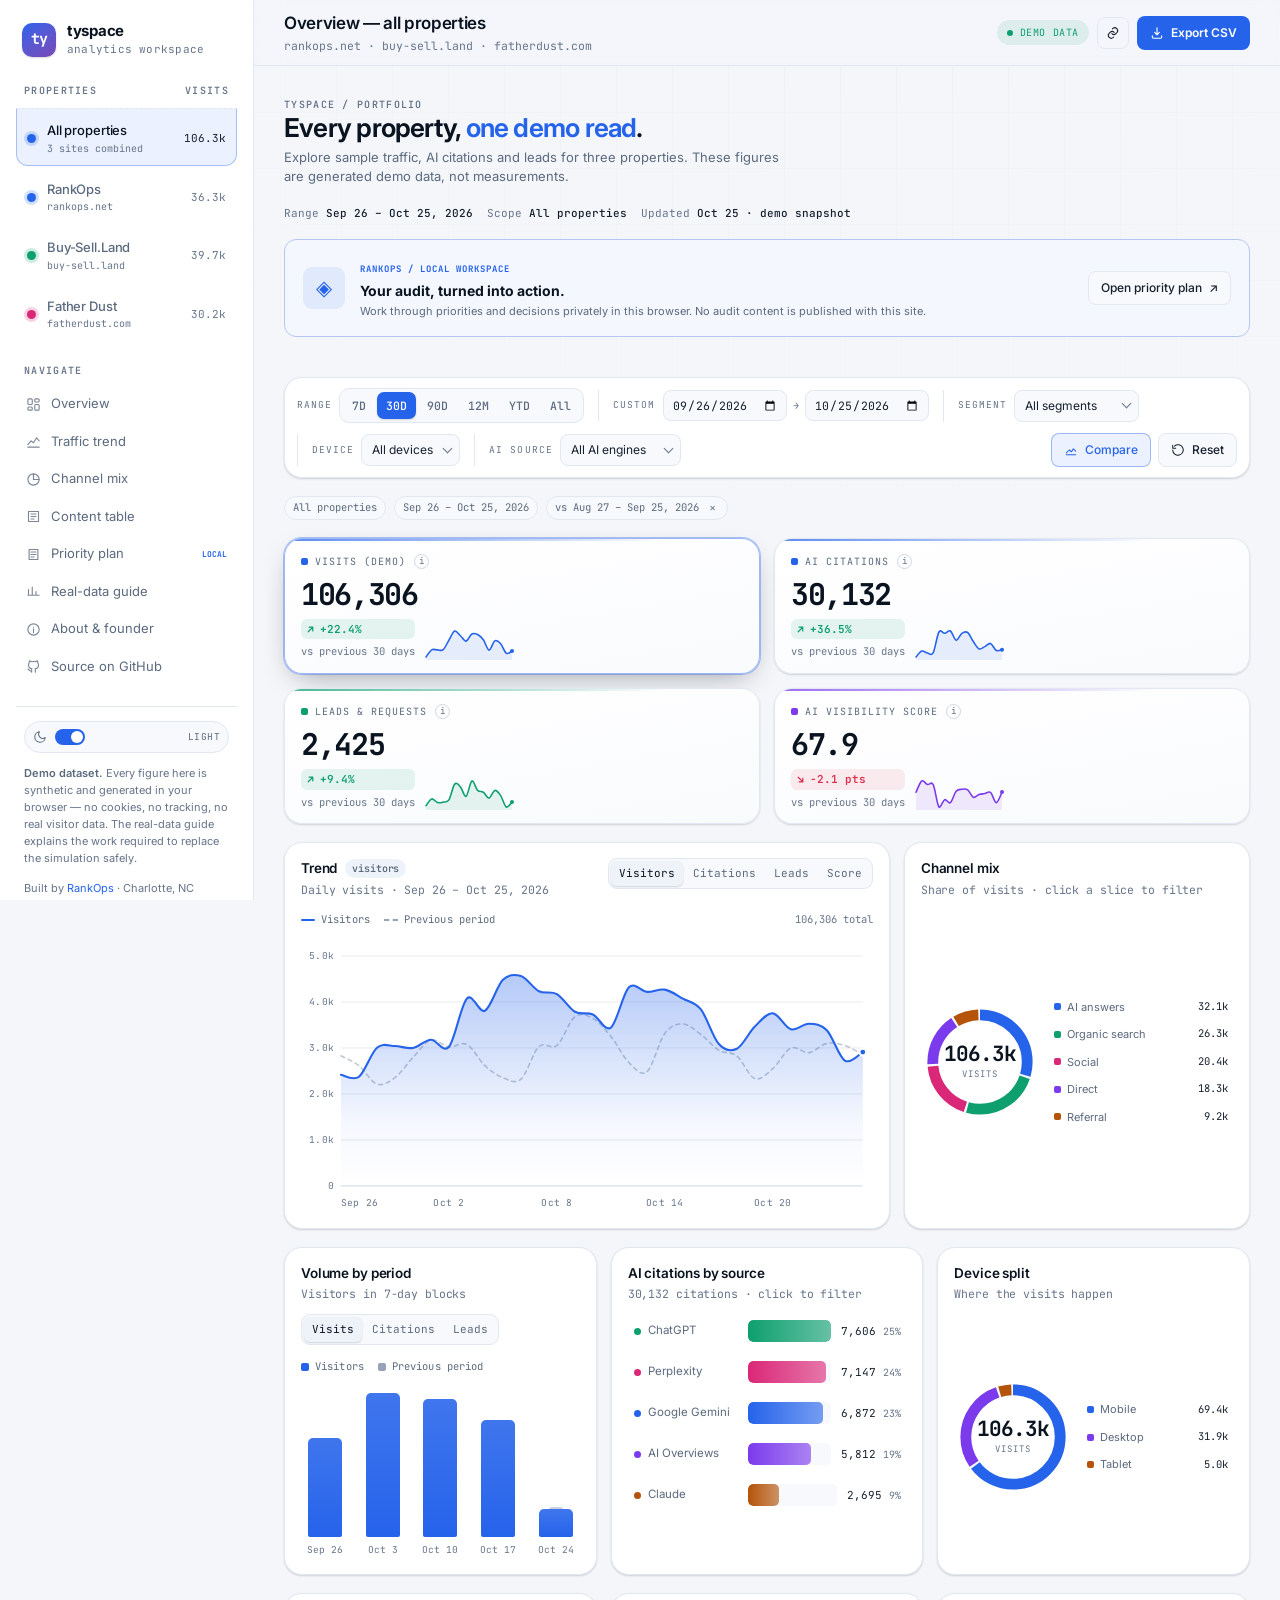
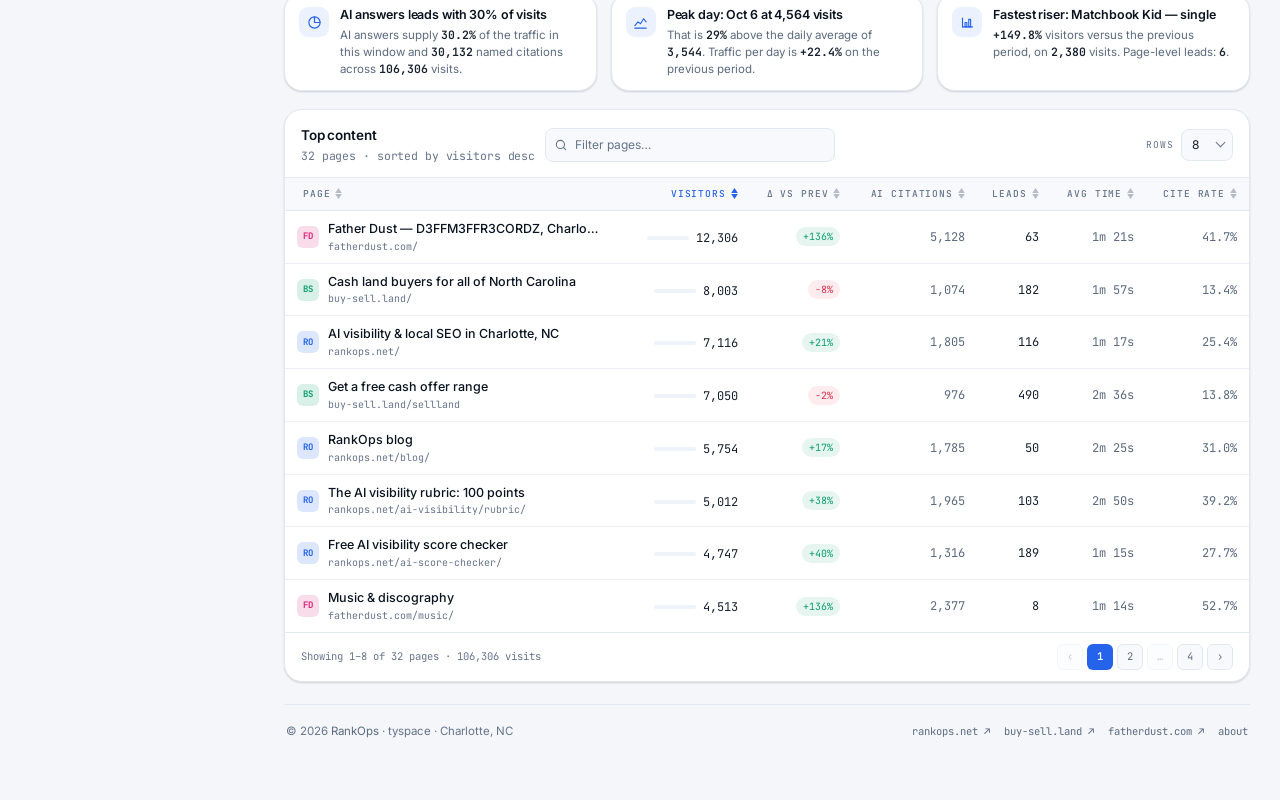
==== commit a6e70fa7: "Add private audit workspace and real-data migration guide Co-authored-by: arena-agent <297053741+are" ====
--- a/index.html
+++ b/index.html
@@ -3,8 +3,9 @@
 <head>
 <meta charset="UTF-8">
 <meta name="viewport" content="width=device-width, initial-scale=1">
+<meta name="google-site-verification" content="J9sARP59u7XJIdhpo0eAMt4jyJlU6AGOxqSnpuweBYc">
 <title>tyspace — analytics workspace for rankops.net, buy-sell.land &amp; fatherdust.com</title>
-<meta name="description" content="tyspace is a free, public analytics workspace for three Charlotte, NC properties: rankops.net, buy-sell.land and fatherdust.com. Live charts, filters and a sortable content table — all computed from a synthetic demo dataset.">
+<meta name="description" content="tyspace is a free, public analytics workspace for three Charlotte, NC properties: rankops.net, buy-sell.land and fatherdust.com. Interactive charts, filters and a sortable content table — all computed from a synthetic demo dataset.">
 <meta name="robots" content="index, follow">
 <meta name="author" content="Tyler Moncrieff">
 <meta name="color-scheme" content="dark light">
@@ -12,12 +13,12 @@
 
 <meta property="og:type" content="website">
 <meta property="og:title" content="tyspace — analytics workspace for rankops.net, buy-sell.land &amp; fatherdust.com">
-<meta property="og:description" content="A public analytics workspace: KPI cards, line/bar/donut charts, a sortable content table and live date-range and segment filters across three sites.">
+<meta property="og:description" content="A demo analytics workspace: synthetic KPI cards, interactive charts, a sortable content table and filters across three sites.">
 <meta property="og:url" content="https://buy-sell.space/">
 <meta property="og:site_name" content="tyspace">
 <meta name="twitter:card" content="summary_large_image">
 <meta name="twitter:title" content="tyspace — analytics workspace">
-<meta name="twitter:description" content="Live charts and filters across rankops.net, buy-sell.land and fatherdust.com.">
+<meta name="twitter:description" content="Interactive demo charts and filters across rankops.net, buy-sell.land and fatherdust.com.">
 
 <link rel="preconnect" href="https://fonts.googleapis.com">
 <link rel="preconnect" href="https://fonts.gstatic.com" crossorigin>
@@ -32,7 +33,7 @@
   "url": "https://buy-sell.space/",
   "applicationCategory": "BusinessApplication",
   "operatingSystem": "Any modern browser",
-  "description": "A public analytics workspace for rankops.net, buy-sell.land and fatherdust.com with KPI cards, interactive charts, a sortable content table and live date-range and segment filters.",
+  "description": "A public analytics demo for rankops.net, buy-sell.land and fatherdust.com using synthetic figures with KPI cards, interactive charts, a sortable content table and filters.",
   "isAccessibleForFree": true,
   "author": { "@type": "Person", "name": "Tyler Moncrieff", "url": "https://rankops.net/about/tyler/" },
   "publisher": { "@type": "Person", "name": "Tyler Moncrieff" }
@@ -81,6 +82,8 @@
         <li><a href="#trend-panel"><svg viewBox="0 0 24 24" fill="none" stroke="currentColor" stroke-width="1.8" stroke-linecap="round" stroke-linejoin="round" aria-hidden="true"><path d="M3 17l5-6 4 3 5-8 4 5"/><path d="M3 21h18"/></svg>Traffic trend</a></li>
         <li><a href="#channels-panel"><svg viewBox="0 0 24 24" fill="none" stroke="currentColor" stroke-width="1.8" stroke-linecap="round" stroke-linejoin="round" aria-hidden="true"><path d="M12 3a9 9 0 1 0 9 9h-9z"/><path d="M12 3v9h9a9 9 0 0 0-9-9z"/></svg>Channel mix</a></li>
         <li><a href="#pages-panel"><svg viewBox="0 0 24 24" fill="none" stroke="currentColor" stroke-width="1.8" stroke-linecap="round" stroke-linejoin="round" aria-hidden="true"><path d="M4 4h16v16H4z"/><path d="M8 8h8M8 12h8M8 16h5"/></svg>Content table</a></li>
+        <li><a href="audit.html"><svg viewBox="0 0 24 24" fill="none" stroke="currentColor" stroke-width="1.8" stroke-linecap="round" stroke-linejoin="round" aria-hidden="true"><path d="M5 4h14v16H5z"/><path d="M8 8h8M8 12h8M8 16h5"/></svg>Priority plan <span class="side-new">LOCAL</span></a></li>
+        <li><a href="real-data.html"><svg viewBox="0 0 24 24" fill="none" stroke="currentColor" stroke-width="1.8" stroke-linecap="round" stroke-linejoin="round" aria-hidden="true"><path d="M4 18V9M10 18V5M16 18v-6M21 18H3"/></svg>Real-data guide</a></li>
         <li><a href="about.html"><svg viewBox="0 0 24 24" fill="none" stroke="currentColor" stroke-width="1.8" stroke-linecap="round" stroke-linejoin="round" aria-hidden="true"><circle cx="12" cy="12" r="9"/><path d="M12 11v6M12 8h.01"/></svg>About &amp; founder</a></li>
         <li><a href="https://github.com/dosmonc/buy-sell.space" rel="noopener"><svg viewBox="0 0 24 24" fill="none" stroke="currentColor" stroke-width="1.8" stroke-linecap="round" stroke-linejoin="round" aria-hidden="true"><path d="M9 19c-4 1.5-4-2.5-6-3m12 5v-3.5c0-1 .1-1.4-.5-2 2.8-.3 5.5-1.4 5.5-6a4.6 4.6 0 0 0-1.3-3.2 4.2 4.2 0 0 0-.1-3.2s-1.1-.3-3.5 1.3a12 12 0 0 0-6.2 0C6.5 2.8 5.4 3.1 5.4 3.1a4.2 4.2 0 0 0-.1 3.2A4.6 4.6 0 0 0 4 9.5c0 4.6 2.7 5.7 5.5 6-.6.6-.6 1.2-.5 2V21"/></svg>Source on GitHub</a></li>
       </ul>
@@ -92,7 +95,7 @@
         <span class="tt-track" aria-hidden="true"><span class="tt-thumb"></span></span>
         <span class="tt-label" id="themeLabel">Dark</span>
       </button>
-      <p><strong>Demo dataset.</strong> Every figure here is synthetic and generated in your browser — no cookies, no tracking, no real visitor data. Rebuild with your own numbers by swapping one file.</p>
+      <p><strong>Demo dataset.</strong> Every figure here is synthetic and generated in your browser — no cookies, no tracking, no real visitor data. The real-data guide explains the work required to replace the simulation safely.</p>
       <p>Built by <a href="https://rankops.net" rel="noopener">RankOps</a> · Charlotte, NC</p>
     </div>
   </aside>
@@ -124,14 +127,21 @@
       <section class="page-intro" id="overview" aria-labelledby="introHeading">
         <div>
           <span class="eyebrow" id="introEyebrow">tyspace / dashboard</span>
-          <h2 id="introHeading">Every property, <span class="accent">one live read</span>.</h2>
-          <p id="introCopy">Traffic, AI citations and leads across the RankOps agency site, the North Carolina land company and the Father Dust label — filtered together, updated together.</p>
+          <h2 id="introHeading">Every property, <span class="accent">one demo read</span>.</h2>
+          <p id="introCopy">Explore sample traffic, AI citations and leads for three properties. These figures are generated demo data, not measurements.</p>
         </div>
         <div class="intro-meta">
           <span>Range <b id="metaRange">Last 30 days</b></span>
           <span>Scope <b id="metaScope">All properties</b></span>
           <span>Updated <b id="metaUpdated">—</b></span>
         </div>
+      </section>
+
+      <!-- The shell is public; the owner's audit is imported locally, never bundled. -->
+      <section class="audit-callout" aria-label="Priority plan">
+        <div class="audit-callout-mark" aria-hidden="true">◈</div>
+        <div class="audit-callout-copy"><span>RANKOPS / LOCAL WORKSPACE</span><h3>Your audit, turned into action.</h3><p>Work through priorities and decisions privately in this browser. No audit content is published with this site.</p></div>
+        <a class="btn audit-callout-link" href="audit.html">Open priority plan <span aria-hidden="true">↗</span></a>
       </section>
 
       <!-- controls -->
--- a/assets/css/app.css
+++ b/assets/css/app.css
@@ -1660,3 +1660,9 @@
   .donut { max-width: 176px !important; }
   .dl-row { font-size: 12px; }
 }
+
+/* Local audit entry point; the public site never contains the audit itself. */
+.audit-callout { display: flex; align-items: center; gap: 15px; margin: 0 0 22px; padding: 16px 18px; border: 1px solid color-mix(in srgb, var(--accent) 25%, var(--border)); border-radius: 12px; background: color-mix(in srgb, var(--accent) 5%, var(--panel)); }
+.audit-callout-mark { display: grid; place-items: center; flex: 0 0 42px; height: 42px; border-radius: 9px; color: var(--accent); background: var(--accent-soft); font-size: 21px; }
+.audit-callout-copy { flex: 1; min-width: 0; }.audit-callout-copy > span { color: var(--accent); font: 700 9px var(--font-mono); letter-spacing: .11em; }.audit-callout-copy h3 { margin-top: 3px; color: var(--text-strong); font-size: 14px; }.audit-callout-copy p { margin-top: 2px; color: var(--muted); font-size: 11px; }.audit-callout-link { flex: 0 0 auto; white-space: nowrap; }.side-new { margin-left: auto; color: var(--accent); font: 700 8px var(--font-mono); }
+@media (max-width: 560px) { .audit-callout { flex-wrap: wrap; }.audit-callout-mark { flex-basis: 36px; height: 36px; }.audit-callout-copy { flex-basis: calc(100% - 52px); }.audit-callout-link { margin-left: 51px; } }
